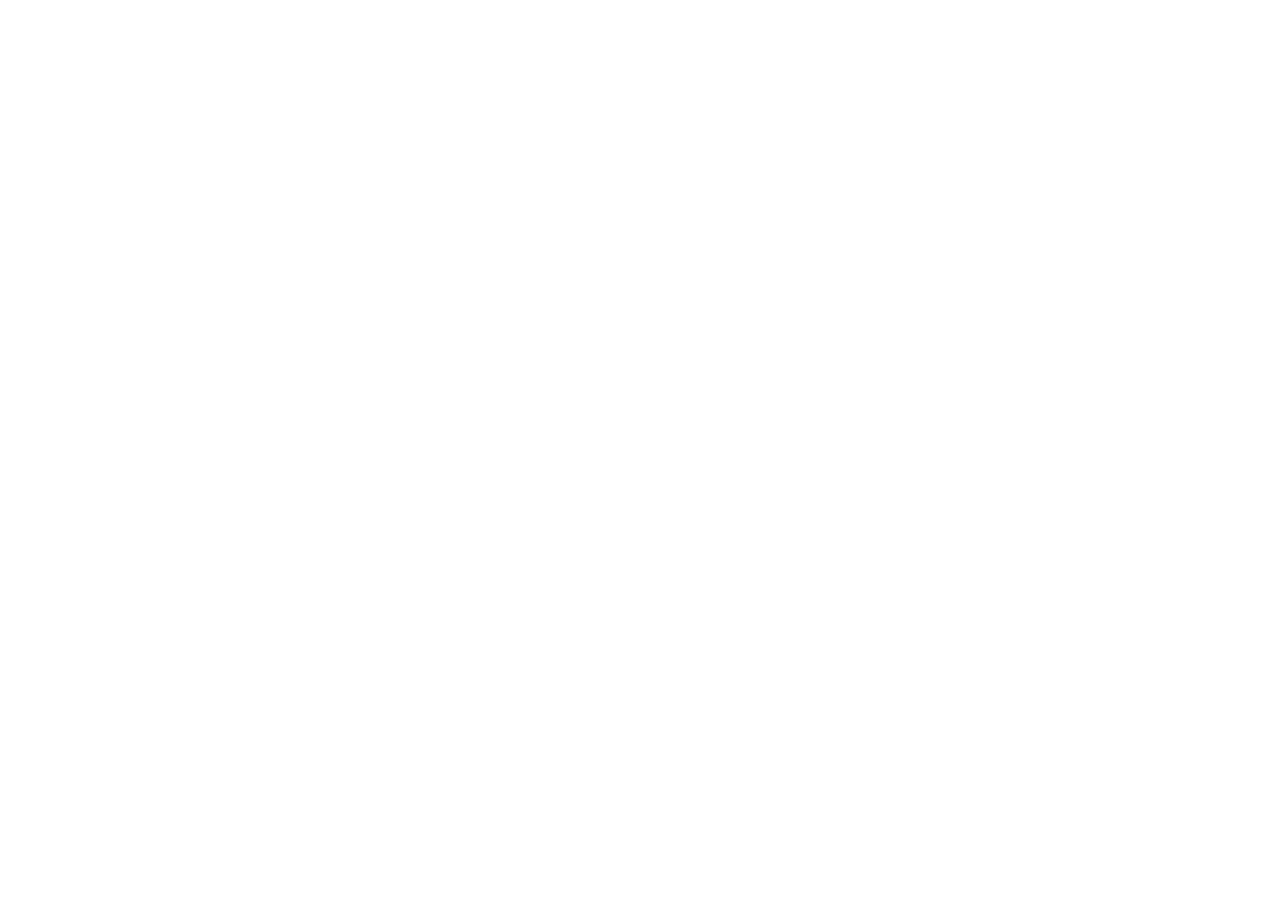
==== index.html @ ec54c43f "初始化素材" ====
<!DOCTYPE html>
<html lang="en">
<head>
    <meta charset="UTF-8">
    <meta http-equiv="X-UA-Compatible" content="IE=edge">
    <meta name="viewport" content="width=device-width, initial-scale=1.0">
    <title>Document</title>
</head>
<body>
    
</body>
</html>
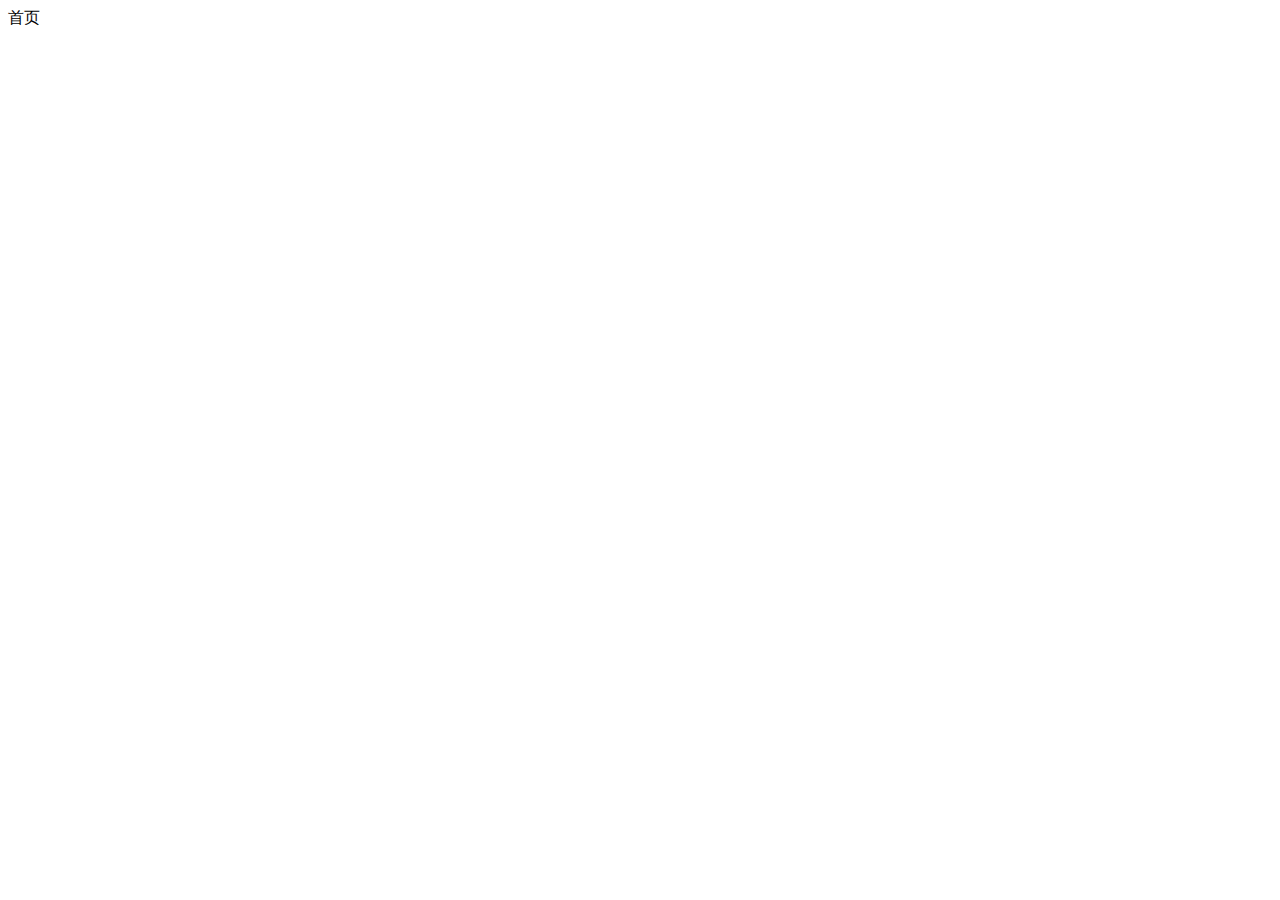
==== commit e1af7e78: "登录和login功能完成" ====
--- a/index.html
+++ b/index.html
@@ -7,6 +7,6 @@
     <title>Document</title>
 </head>
 <body>
-    
+    首页
 </body>
 </html>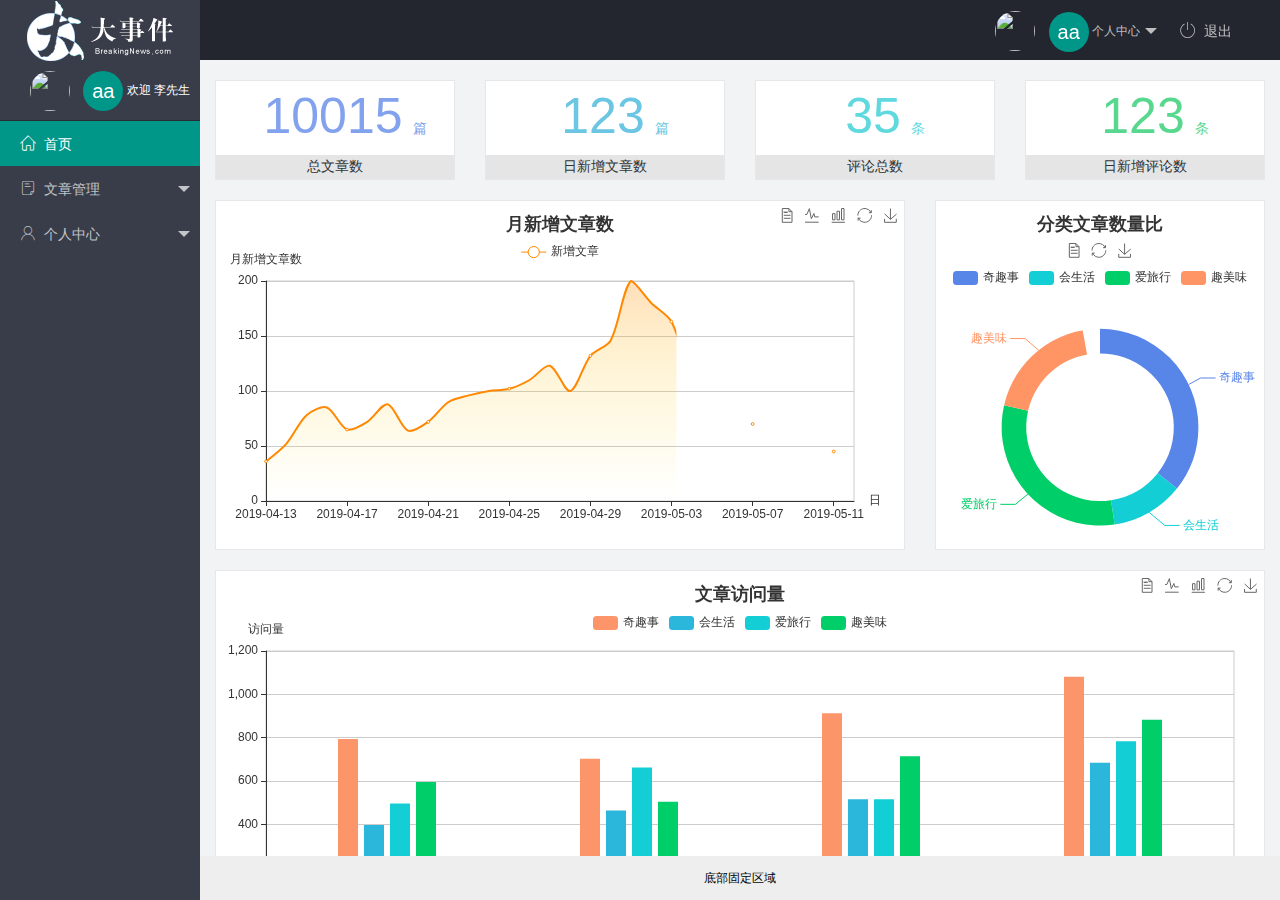
==== commit 576db25a: "完成了注册和登录还有首页的功能" ====
--- a/index.html
+++ b/index.html
@@ -1,12 +1,134 @@
 <!DOCTYPE html>
 <html lang="en">
+
 <head>
     <meta charset="UTF-8">
     <meta http-equiv="X-UA-Compatible" content="IE=edge">
     <meta name="viewport" content="width=device-width, initial-scale=1.0">
     <title>Document</title>
+    <link rel="stylesheet" href="assets/lib/layui/css/layui.css">
+    <!-- 导入第三方样式库 -->
+    <link rel="stylesheet" href="assets/fonts/iconfont.css">
+    <link rel="stylesheet" href="assets/favicon.ico">
+    <!-- 导入自己的css样式 -->
+    <link rel="stylesheet" href="assets/css/index.css">
+
+
 </head>
+
 <body>
-    首页
+    <div class="layui-layout layui-layout-admin">
+        <div class="layui-header">
+            <div class="layui-logo layui-hide-xs layui-bg-black"><img src="/assets/images/logo.png" alt=""></div>
+            <!-- 头部区域（可配合layui 已有的水平导航） -->
+
+            <ul class="layui-nav layui-layout-right">
+                <li class="layui-nav-item layui-hide layui-show-md-inline-block">
+                    <a href="javascript:;" class="userinfo">
+                        <img src="tva1.sinaimg.cn/crop.0.0.118.118.180/5db11ff4gw1e77d3nqrv8j203b03cweg.jpg"
+                            class="layui-nav-img">
+                        <span class="text-avatar">aa</span>
+                        个人中心
+                    </a>
+                    <dl class="layui-nav-child">
+                        <dd><a href="">基本资料</a></dd>
+                        <dd><a href="">更换头像</a></dd>
+                        <dd><a href="">重置密码</a></dd>
+                    </dl>
+                </li>
+                <li class="layui-nav-item" lay-header-event="menuRight" lay-unselect>
+                    <a href="javascript:;" id="btnogout">
+                        <i class="layui-icon "><span class="iconfont icon-tuichu"></span>退出</i>
+                    </a>
+                </li>
+            </ul>
+        </div>
+
+        <div class="layui-side layui-bg-black">
+            <div class="layui-side-scroll">
+                <div class="userinfo">
+                    <img src="http://t.cn/RCzsdCq" class="layui-nav-img">
+                    <span class="text-avatar">aa</span>
+                    <span id="welcome">欢迎 李先生</span>
+                </div>
+                <!-- 左侧导航区域（可配合layui已有的垂直导航） -->
+                <ul class="layui-nav layui-nav-tree " lay-shrink="all">
+                    <li class="layui-nav-item layui-this"><a href="/home/dashboard.html" target="fm"><span
+                                class="iconfont icon-home"></span>首页</a>
+                    </li>
+
+                    <li class="layui-nav-item">
+                        <a class="" href="javascript:;"><span class="iconfont icon-16"></span>文章管理</a>
+                        <dl class="layui-nav-child">
+                            <dd><a href="javascript:;"><i class="layui-icon layui-icon-app"></i>文章类别</a></dd>
+                            <dd><a href="javascript:;"><i class="layui-icon layui-icon-app"></i>文章列表</a></dd>
+                            <dd><a href="javascript:;"><i class="layui-icon layui-icon-app"></i>发布文章</a></dd>
+                        </dl>
+                    </li>
+                    <li class="layui-nav-item">
+                        <a href="javascript:;"><span class="iconfont icon-user"></span>个人中心</a>
+                        <dl class="layui-nav-child">
+                            <dd><a href="javascript:;"><i class="layui-icon layui-icon-app"></i>基本信息</a></dd>
+                            <dd><a href="javascript:;"><i class="layui-icon layui-icon-app"></i>更换头像</a></dd>
+                            <dd><a href="javascript:;"><i class="layui-icon layui-icon-app"></i>重置密码</a></dd>
+                        </dl>
+                    </li>
+                </ul>
+            </div>
+        </div>
+
+        <div class="layui-body">
+            <!-- 内容主体区域 -->
+            <iframe name="fm" src="/home/dashboard.html" frameborder="0"></iframe>
+        </div>
+
+        <div class="layui-footer">
+            <!-- 底部固定区域 -->
+            底部固定区域
+        </div>
+    </div>
+
+    <script src="assets/lib/layui/layui.all.js"></script>
+
+    <!-- 导入 jQuery -->
+    <script src="assets/lib/jquery.js"></script>
+
+
+
+    <!-- <script src="/assets/js/baseAPI.js"></script> -->
+    <script>
+        //JS 
+        layui.use(['element', 'layer', 'util'], function () {
+            var element = layui.element
+                , layer = layui.layer
+                , util = layui.util
+                , $ = layui.$;
+
+            //头部事件
+            util.event('lay-header-event', {
+                //左侧菜单事件
+                menuLeft: function (othis) {
+                    layer.msg('展开左侧菜单的操作', { icon: 0 });
+                }
+                // , menuRight: function () {
+                //     layer.open({
+                //         type: 1
+                //         , content: '<div style="padding: 15px;">处理右侧面板的操作</div>'
+                //         , area: ['260px', '100%']
+                //         , offset: 'rt' //右上角
+                //         , anim: 5
+                //         , shadeClose: true
+                //     });
+                // }
+            });
+
+        });
+    </script>
+    <!-- 导入自己封装的 baseAPI -->
+    <script src="/assets/js/baseAPI.js"></script>
+    <!-- 导入自己的 js 文件 -->
+    <script src="/assets/js/index.js"></script>
+
 </body>
+
 </html>--- a/assets/lib/layui/css/layui.css
+++ b/assets/lib/layui/css/layui.css
@@ -0,0 +1,2 @@
+/** layui-v2.5.5 MIT License By https://www.layui.com */
+ .layui-inline,img{display:inline-block;vertical-align:middle}h1,h2,h3,h4,h5,h6{font-weight:400}.layui-edge,.layui-header,.layui-inline,.layui-main{position:relative}.layui-body,.layui-edge,.layui-elip{overflow:hidden}.layui-btn,.layui-edge,.layui-inline,img{vertical-align:middle}.layui-btn,.layui-disabled,.layui-icon,.layui-unselect{-moz-user-select:none;-webkit-user-select:none;-ms-user-select:none}.layui-elip,.layui-form-checkbox span,.layui-form-pane .layui-form-label{text-overflow:ellipsis;white-space:nowrap}.layui-breadcrumb,.layui-tree-btnGroup{visibility:hidden}blockquote,body,button,dd,div,dl,dt,form,h1,h2,h3,h4,h5,h6,input,li,ol,p,pre,td,textarea,th,ul{margin:0;padding:0;-webkit-tap-highlight-color:rgba(0,0,0,0)}a:active,a:hover{outline:0}img{border:none}li{list-style:none}table{border-collapse:collapse;border-spacing:0}h4,h5,h6{font-size:100%}button,input,optgroup,option,select,textarea{font-family:inherit;font-size:inherit;font-style:inherit;font-weight:inherit;outline:0}pre{white-space:pre-wrap;white-space:-moz-pre-wrap;white-space:-pre-wrap;white-space:-o-pre-wrap;word-wrap:break-word}body{line-height:24px;font:14px Helvetica Neue,Helvetica,PingFang SC,Tahoma,Arial,sans-serif}hr{height:1px;margin:10px 0;border:0;clear:both}a{color:#333;text-decoration:none}a:hover{color:#777}a cite{font-style:normal;*cursor:pointer}.layui-border-box,.layui-border-box *{box-sizing:border-box}.layui-box,.layui-box *{box-sizing:content-box}.layui-clear{clear:both;*zoom:1}.layui-clear:after{content:'\20';clear:both;*zoom:1;display:block;height:0}.layui-inline{*display:inline;*zoom:1}.layui-edge{display:inline-block;width:0;height:0;border-width:6px;border-style:dashed;border-color:transparent}.layui-edge-top{top:-4px;border-bottom-color:#999;border-bottom-style:solid}.layui-edge-right{border-left-color:#999;border-left-style:solid}.layui-edge-bottom{top:2px;border-top-color:#999;border-top-style:solid}.layui-edge-left{border-right-color:#999;border-right-style:solid}.layui-disabled,.layui-disabled:hover{color:#d2d2d2!important;cursor:not-allowed!important}.layui-circle{border-radius:100%}.layui-show{display:block!important}.layui-hide{display:none!important}@font-face{font-family:layui-icon;src:url(../font/iconfont.eot?v=250);src:url(../font/iconfont.eot?v=250#iefix) format('embedded-opentype'),url(../font/iconfont.woff2?v=250) format('woff2'),url(../font/iconfont.woff?v=250) format('woff'),url(../font/iconfont.ttf?v=250) format('truetype'),url(../font/iconfont.svg?v=250#layui-icon) format('svg')}.layui-icon{font-family:layui-icon!important;font-size:16px;font-style:normal;-webkit-font-smoothing:antialiased;-moz-osx-font-smoothing:grayscale}.layui-icon-reply-fill:before{content:"\e611"}.layui-icon-set-fill:before{content:"\e614"}.layui-icon-menu-fill:before{content:"\e60f"}.layui-icon-search:before{content:"\e615"}.layui-icon-share:before{content:"\e641"}.layui-icon-set-sm:before{content:"\e620"}.layui-icon-engine:before{content:"\e628"}.layui-icon-close:before{content:"\1006"}.layui-icon-close-fill:before{content:"\1007"}.layui-icon-chart-screen:before{content:"\e629"}.layui-icon-star:before{content:"\e600"}.layui-icon-circle-dot:before{content:"\e617"}.layui-icon-chat:before{content:"\e606"}.layui-icon-release:before{content:"\e609"}.layui-icon-list:before{content:"\e60a"}.layui-icon-chart:before{content:"\e62c"}.layui-icon-ok-circle:before{content:"\1005"}.layui-icon-layim-theme:before{content:"\e61b"}.layui-icon-table:before{content:"\e62d"}.layui-icon-right:before{content:"\e602"}.layui-icon-left:before{content:"\e603"}.layui-icon-cart-simple:before{content:"\e698"}.layui-icon-face-cry:before{content:"\e69c"}.layui-icon-face-smile:before{content:"\e6af"}.layui-icon-survey:before{content:"\e6b2"}.layui-icon-tree:before{content:"\e62e"}.layui-icon-upload-circle:before{content:"\e62f"}.layui-icon-add-circle:before{content:"\e61f"}.layui-icon-download-circle:before{content:"\e601"}.layui-icon-templeate-1:before{content:"\e630"}.layui-icon-util:before{content:"\e631"}.layui-icon-face-surprised:before{content:"\e664"}.layui-icon-edit:before{content:"\e642"}.layui-icon-speaker:before{content:"\e645"}.layui-icon-down:before{content:"\e61a"}.layui-icon-file:before{content:"\e621"}.layui-icon-layouts:before{content:"\e632"}.layui-icon-rate-half:before{content:"\e6c9"}.layui-icon-add-circle-fine:before{content:"\e608"}.layui-icon-prev-circle:before{content:"\e633"}.layui-icon-read:before{content:"\e705"}.layui-icon-404:before{content:"\e61c"}.layui-icon-carousel:before{content:"\e634"}.layui-icon-help:before{content:"\e607"}.layui-icon-code-circle:before{content:"\e635"}.layui-icon-water:before{content:"\e636"}.layui-icon-username:before{content:"\e66f"}.layui-icon-find-fill:before{content:"\e670"}.layui-icon-about:before{content:"\e60b"}.layui-icon-location:before{content:"\e715"}.layui-icon-up:before{content:"\e619"}.layui-icon-pause:before{content:"\e651"}.layui-icon-date:before{content:"\e637"}.layui-icon-layim-uploadfile:before{content:"\e61d"}.layui-icon-delete:before{content:"\e640"}.layui-icon-play:before{content:"\e652"}.layui-icon-top:before{content:"\e604"}.layui-icon-friends:before{content:"\e612"}.layui-icon-refresh-3:before{content:"\e9aa"}.layui-icon-ok:before{content:"\e605"}.layui-icon-layer:before{content:"\e638"}.layui-icon-face-smile-fine:before{content:"\e60c"}.layui-icon-dollar:before{content:"\e659"}.layui-icon-group:before{content:"\e613"}.layui-icon-layim-download:before{content:"\e61e"}.layui-icon-picture-fine:before{content:"\e60d"}.layui-icon-link:before{content:"\e64c"}.layui-icon-diamond:before{content:"\e735"}.layui-icon-log:before{content:"\e60e"}.layui-icon-rate-solid:before{content:"\e67a"}.layui-icon-fonts-del:before{content:"\e64f"}.layui-icon-unlink:before{content:"\e64d"}.layui-icon-fonts-clear:before{content:"\e639"}.layui-icon-triangle-r:before{content:"\e623"}.layui-icon-circle:before{content:"\e63f"}.layui-icon-radio:before{content:"\e643"}.layui-icon-align-center:before{content:"\e647"}.layui-icon-align-right:before{content:"\e648"}.layui-icon-align-left:before{content:"\e649"}.layui-icon-loading-1:before{content:"\e63e"}.layui-icon-return:before{content:"\e65c"}.layui-icon-fonts-strong:before{content:"\e62b"}.layui-icon-upload:before{content:"\e67c"}.layui-icon-dialogue:before{content:"\e63a"}.layui-icon-video:before{content:"\e6ed"}.layui-icon-headset:before{content:"\e6fc"}.layui-icon-cellphone-fine:before{content:"\e63b"}.layui-icon-add-1:before{content:"\e654"}.layui-icon-face-smile-b:before{content:"\e650"}.layui-icon-fonts-html:before{content:"\e64b"}.layui-icon-form:before{content:"\e63c"}.layui-icon-cart:before{content:"\e657"}.layui-icon-camera-fill:before{content:"\e65d"}.layui-icon-tabs:before{content:"\e62a"}.layui-icon-fonts-code:before{content:"\e64e"}.layui-icon-fire:before{content:"\e756"}.layui-icon-set:before{content:"\e716"}.layui-icon-fonts-u:before{content:"\e646"}.layui-icon-triangle-d:before{content:"\e625"}.layui-icon-tips:before{content:"\e702"}.layui-icon-picture:before{content:"\e64a"}.layui-icon-more-vertical:before{content:"\e671"}.layui-icon-flag:before{content:"\e66c"}.layui-icon-loading:before{content:"\e63d"}.layui-icon-fonts-i:before{content:"\e644"}.layui-icon-refresh-1:before{content:"\e666"}.layui-icon-rmb:before{content:"\e65e"}.layui-icon-home:before{content:"\e68e"}.layui-icon-user:before{content:"\e770"}.layui-icon-notice:before{content:"\e667"}.layui-icon-login-weibo:before{content:"\e675"}.layui-icon-voice:before{content:"\e688"}.layui-icon-upload-drag:before{content:"\e681"}.layui-icon-login-qq:before{content:"\e676"}.layui-icon-snowflake:before{content:"\e6b1"}.layui-icon-file-b:before{content:"\e655"}.layui-icon-template:before{content:"\e663"}.layui-icon-auz:before{content:"\e672"}.layui-icon-console:before{content:"\e665"}.layui-icon-app:before{content:"\e653"}.layui-icon-prev:before{content:"\e65a"}.layui-icon-website:before{content:"\e7ae"}.layui-icon-next:before{content:"\e65b"}.layui-icon-component:before{content:"\e857"}.layui-icon-more:before{content:"\e65f"}.layui-icon-login-wechat:before{content:"\e677"}.layui-icon-shrink-right:before{content:"\e668"}.layui-icon-spread-left:before{content:"\e66b"}.layui-icon-camera:before{content:"\e660"}.layui-icon-note:before{content:"\e66e"}.layui-icon-refresh:before{content:"\e669"}.layui-icon-female:before{content:"\e661"}.layui-icon-male:before{content:"\e662"}.layui-icon-password:before{content:"\e673"}.layui-icon-senior:before{content:"\e674"}.layui-icon-theme:before{content:"\e66a"}.layui-icon-tread:before{content:"\e6c5"}.layui-icon-praise:before{content:"\e6c6"}.layui-icon-star-fill:before{content:"\e658"}.layui-icon-rate:before{content:"\e67b"}.layui-icon-template-1:before{content:"\e656"}.layui-icon-vercode:before{content:"\e679"}.layui-icon-cellphone:before{content:"\e678"}.layui-icon-screen-full:before{content:"\e622"}.layui-icon-screen-restore:before{content:"\e758"}.layui-icon-cols:before{content:"\e610"}.layui-icon-export:before{content:"\e67d"}.layui-icon-print:before{content:"\e66d"}.layui-icon-slider:before{content:"\e714"}.layui-icon-addition:before{content:"\e624"}.layui-icon-subtraction:before{content:"\e67e"}.layui-icon-service:before{content:"\e626"}.layui-icon-transfer:before{content:"\e691"}.layui-main{width:1140px;margin:0 auto}.layui-header{z-index:1000;height:60px}.layui-header a:hover{transition:all .5s;-webkit-transition:all .5s}.layui-side{position:fixed;left:0;top:0;bottom:0;z-index:999;width:200px;overflow-x:hidden}.layui-side-scroll{position:relative;width:220px;height:100%;overflow-x:hidden}.layui-body{position:absolute;left:200px;right:0;top:0;bottom:0;z-index:998;width:auto;overflow-y:auto;box-sizing:border-box}.layui-layout-body{overflow:hidden}.layui-layout-admin .layui-header{background-color:#23262E}.layui-layout-admin .layui-side{top:60px;width:200px;overflow-x:hidden}.layui-layout-admin .layui-body{position:fixed;top:60px;bottom:44px}.layui-layout-admin .layui-main{width:auto;margin:0 15px}.layui-layout-admin .layui-footer{position:fixed;left:200px;right:0;bottom:0;height:44px;line-height:44px;padding:0 15px;background-color:#eee}.layui-layout-admin .layui-logo{position:absolute;left:0;top:0;width:200px;height:100%;line-height:60px;text-align:center;color:#009688;font-size:16px}.layui-layout-admin .layui-header .layui-nav{background:0 0}.layui-layout-left{position:absolute!important;left:200px;top:0}.layui-layout-right{position:absolute!important;right:0;top:0}.layui-container{position:relative;margin:0 auto;padding:0 15px;box-sizing:border-box}.layui-fluid{position:relative;margin:0 auto;padding:0 15px}.layui-row:after,.layui-row:before{content:'';display:block;clear:both}.layui-col-lg1,.layui-col-lg10,.layui-col-lg11,.layui-col-lg12,.layui-col-lg2,.layui-col-lg3,.layui-col-lg4,.layui-col-lg5,.layui-col-lg6,.layui-col-lg7,.layui-col-lg8,.layui-col-lg9,.layui-col-md1,.layui-col-md10,.layui-col-md11,.layui-col-md12,.layui-col-md2,.layui-col-md3,.layui-col-md4,.layui-col-md5,.layui-col-md6,.layui-col-md7,.layui-col-md8,.layui-col-md9,.layui-col-sm1,.layui-col-sm10,.layui-col-sm11,.layui-col-sm12,.layui-col-sm2,.layui-col-sm3,.layui-col-sm4,.layui-col-sm5,.layui-col-sm6,.layui-col-sm7,.layui-col-sm8,.layui-col-sm9,.layui-col-xs1,.layui-col-xs10,.layui-col-xs11,.layui-col-xs12,.layui-col-xs2,.layui-col-xs3,.layui-col-xs4,.layui-col-xs5,.layui-col-xs6,.layui-col-xs7,.layui-col-xs8,.layui-col-xs9{position:relative;display:block;box-sizing:border-box}.layui-col-xs1,.layui-col-xs10,.layui-col-xs11,.layui-col-xs12,.layui-col-xs2,.layui-col-xs3,.layui-col-xs4,.layui-col-xs5,.layui-col-xs6,.layui-col-xs7,.layui-col-xs8,.layui-col-xs9{float:left}.layui-col-xs1{width:8.33333333%}.layui-col-xs2{width:16.66666667%}.layui-col-xs3{width:25%}.layui-col-xs4{width:33.33333333%}.layui-col-xs5{width:41.66666667%}.layui-col-xs6{width:50%}.layui-col-xs7{width:58.33333333%}.layui-col-xs8{width:66.66666667%}.layui-col-xs9{width:75%}.layui-col-xs10{width:83.33333333%}.layui-col-xs11{width:91.66666667%}.layui-col-xs12{width:100%}.layui-col-xs-offset1{margin-left:8.33333333%}.layui-col-xs-offset2{margin-left:16.66666667%}.layui-col-xs-offset3{margin-left:25%}.layui-col-xs-offset4{margin-left:33.33333333%}.layui-col-xs-offset5{margin-left:41.66666667%}.layui-col-xs-offset6{margin-left:50%}.layui-col-xs-offset7{margin-left:58.33333333%}.layui-col-xs-offset8{margin-left:66.66666667%}.layui-col-xs-offset9{margin-left:75%}.layui-col-xs-offset10{margin-left:83.33333333%}.layui-col-xs-offset11{margin-left:91.66666667%}.layui-col-xs-offset12{margin-left:100%}@media screen and (max-width:768px){.layui-hide-xs{display:none!important}.layui-show-xs-block{display:block!important}.layui-show-xs-inline{display:inline!important}.layui-show-xs-inline-block{display:inline-block!important}}@media screen and (min-width:768px){.layui-container{width:750px}.layui-hide-sm{display:none!important}.layui-show-sm-block{display:block!important}.layui-show-sm-inline{display:inline!important}.layui-show-sm-inline-block{display:inline-block!important}.layui-col-sm1,.layui-col-sm10,.layui-col-sm11,.layui-col-sm12,.layui-col-sm2,.layui-col-sm3,.layui-col-sm4,.layui-col-sm5,.layui-col-sm6,.layui-col-sm7,.layui-col-sm8,.layui-col-sm9{float:left}.layui-col-sm1{width:8.33333333%}.layui-col-sm2{width:16.66666667%}.layui-col-sm3{width:25%}.layui-col-sm4{width:33.33333333%}.layui-col-sm5{width:41.66666667%}.layui-col-sm6{width:50%}.layui-col-sm7{width:58.33333333%}.layui-col-sm8{width:66.66666667%}.layui-col-sm9{width:75%}.layui-col-sm10{width:83.33333333%}.layui-col-sm11{width:91.66666667%}.layui-col-sm12{width:100%}.layui-col-sm-offset1{margin-left:8.33333333%}.layui-col-sm-offset2{margin-left:16.66666667%}.layui-col-sm-offset3{margin-left:25%}.layui-col-sm-offset4{margin-left:33.33333333%}.layui-col-sm-offset5{margin-left:41.66666667%}.layui-col-sm-offset6{margin-left:50%}.layui-col-sm-offset7{margin-left:58.33333333%}.layui-col-sm-offset8{margin-left:66.66666667%}.layui-col-sm-offset9{margin-left:75%}.layui-col-sm-offset10{margin-left:83.33333333%}.layui-col-sm-offset11{margin-left:91.66666667%}.layui-col-sm-offset12{margin-left:100%}}@media screen and (min-width:992px){.layui-container{width:970px}.layui-hide-md{display:none!important}.layui-show-md-block{display:block!important}.layui-show-md-inline{display:inline!important}.layui-show-md-inline-block{display:inline-block!important}.layui-col-md1,.layui-col-md10,.layui-col-md11,.layui-col-md12,.layui-col-md2,.layui-col-md3,.layui-col-md4,.layui-col-md5,.layui-col-md6,.layui-col-md7,.layui-col-md8,.layui-col-md9{float:left}.layui-col-md1{width:8.33333333%}.layui-col-md2{width:16.66666667%}.layui-col-md3{width:25%}.layui-col-md4{width:33.33333333%}.layui-col-md5{width:41.66666667%}.layui-col-md6{width:50%}.layui-col-md7{width:58.33333333%}.layui-col-md8{width:66.66666667%}.layui-col-md9{width:75%}.layui-col-md10{width:83.33333333%}.layui-col-md11{width:91.66666667%}.layui-col-md12{width:100%}.layui-col-md-offset1{margin-left:8.33333333%}.layui-col-md-offset2{margin-left:16.66666667%}.layui-col-md-offset3{margin-left:25%}.layui-col-md-offset4{margin-left:33.33333333%}.layui-col-md-offset5{margin-left:41.66666667%}.layui-col-md-offset6{margin-left:50%}.layui-col-md-offset7{margin-left:58.33333333%}.layui-col-md-offset8{margin-left:66.66666667%}.layui-col-md-offset9{margin-left:75%}.layui-col-md-offset10{margin-left:83.33333333%}.layui-col-md-offset11{margin-left:91.66666667%}.layui-col-md-offset12{margin-left:100%}}@media screen and (min-width:1200px){.layui-container{width:1170px}.layui-hide-lg{display:none!important}.layui-show-lg-block{display:block!important}.layui-show-lg-inline{display:inline!important}.layui-show-lg-inline-block{display:inline-block!important}.layui-col-lg1,.layui-col-lg10,.layui-col-lg11,.layui-col-lg12,.layui-col-lg2,.layui-col-lg3,.layui-col-lg4,.layui-col-lg5,.layui-col-lg6,.layui-col-lg7,.layui-col-lg8,.layui-col-lg9{float:left}.layui-col-lg1{width:8.33333333%}.layui-col-lg2{width:16.66666667%}.layui-col-lg3{width:25%}.layui-col-lg4{width:33.33333333%}.layui-col-lg5{width:41.66666667%}.layui-col-lg6{width:50%}.layui-col-lg7{width:58.33333333%}.layui-col-lg8{width:66.66666667%}.layui-col-lg9{width:75%}.layui-col-lg10{width:83.33333333%}.layui-col-lg11{width:91.66666667%}.layui-col-lg12{width:100%}.layui-col-lg-offset1{margin-left:8.33333333%}.layui-col-lg-offset2{margin-left:16.66666667%}.layui-col-lg-offset3{margin-left:25%}.layui-col-lg-offset4{margin-left:33.33333333%}.layui-col-lg-offset5{margin-left:41.66666667%}.layui-col-lg-offset6{margin-left:50%}.layui-col-lg-offset7{margin-left:58.33333333%}.layui-col-lg-offset8{margin-left:66.66666667%}.layui-col-lg-offset9{margin-left:75%}.layui-col-lg-offset10{margin-left:83.33333333%}.layui-col-lg-offset11{margin-left:91.66666667%}.layui-col-lg-offset12{margin-left:100%}}.layui-col-space1{margin:-.5px}.layui-col-space1>*{padding:.5px}.layui-col-space3{margin:-1.5px}.layui-col-space3>*{padding:1.5px}.layui-col-space5{margin:-2.5px}.layui-col-space5>*{padding:2.5px}.layui-col-space8{margin:-3.5px}.layui-col-space8>*{padding:3.5px}.layui-col-space10{margin:-5px}.layui-col-space10>*{padding:5px}.layui-col-space12{margin:-6px}.layui-col-space12>*{padding:6px}.layui-col-space15{margin:-7.5px}.layui-col-space15>*{padding:7.5px}.layui-col-space18{margin:-9px}.layui-col-space18>*{padding:9px}.layui-col-space20{margin:-10px}.layui-col-space20>*{padding:10px}.layui-col-space22{margin:-11px}.layui-col-space22>*{padding:11px}.layui-col-space25{margin:-12.5px}.layui-col-space25>*{padding:12.5px}.layui-col-space30{margin:-15px}.layui-col-space30>*{padding:15px}.layui-btn,.layui-input,.layui-select,.layui-textarea,.layui-upload-button{outline:0;-webkit-appearance:none;transition:all .3s;-webkit-transition:all .3s;box-sizing:border-box}.layui-elem-quote{margin-bottom:10px;padding:15px;line-height:22px;border-left:5px solid #009688;border-radius:0 2px 2px 0;background-color:#f2f2f2}.layui-quote-nm{border-style:solid;border-width:1px 1px 1px 5px;background:0 0}.layui-elem-field{margin-bottom:10px;padding:0;border-width:1px;border-style:solid}.layui-elem-field legend{margin-left:20px;padding:0 10px;font-size:20px;font-weight:300}.layui-field-title{margin:10px 0 20px;border-width:1px 0 0}.layui-field-box{padding:10px 15px}.layui-field-title .layui-field-box{padding:10px 0}.layui-progress{position:relative;height:6px;border-radius:20px;background-color:#e2e2e2}.layui-progress-bar{position:absolute;left:0;top:0;width:0;max-width:100%;height:6px;border-radius:20px;text-align:right;background-color:#5FB878;transition:all .3s;-webkit-transition:all .3s}.layui-progress-big,.layui-progress-big .layui-progress-bar{height:18px;line-height:18px}.layui-progress-text{position:relative;top:-20px;line-height:18px;font-size:12px;color:#666}.layui-progress-big .layui-progress-text{position:static;padding:0 10px;color:#fff}.layui-collapse{border-width:1px;border-style:solid;border-radius:2px}.layui-colla-content,.layui-colla-item{border-top-width:1px;border-top-style:solid}.layui-colla-item:first-child{border-top:none}.layui-colla-title{position:relative;height:42px;line-height:42px;padding:0 15px 0 35px;color:#333;background-color:#f2f2f2;cursor:pointer;font-size:14px;overflow:hidden}.layui-colla-content{display:none;padding:10px 15px;line-height:22px;color:#666}.layui-colla-icon{position:absolute;left:15px;top:0;font-size:14px}.layui-card{margin-bottom:15px;border-radius:2px;background-color:#fff;box-shadow:0 1px 2px 0 rgba(0,0,0,.05)}.layui-card:last-child{margin-bottom:0}.layui-card-header{position:relative;height:42px;line-height:42px;padding:0 15px;border-bottom:1px solid #f6f6f6;color:#333;border-radius:2px 2px 0 0;font-size:14px}.layui-bg-black,.layui-bg-blue,.layui-bg-cyan,.layui-bg-green,.layui-bg-orange,.layui-bg-red{color:#fff!important}.layui-card-body{position:relative;padding:10px 15px;line-height:24px}.layui-card-body[pad15]{padding:15px}.layui-card-body[pad20]{padding:20px}.layui-card-body .layui-table{margin:5px 0}.layui-card .layui-tab{margin:0}.layui-panel-window{position:relative;padding:15px;border-radius:0;border-top:5px solid #E6E6E6;background-color:#fff}.layui-auxiliar-moving{position:fixed;left:0;right:0;top:0;bottom:0;width:100%;height:100%;background:0 0;z-index:9999999999}.layui-form-label,.layui-form-mid,.layui-form-select,.layui-input-block,.layui-input-inline,.layui-textarea{position:relative}.layui-bg-red{background-color:#FF5722!important}.layui-bg-orange{background-color:#FFB800!important}.layui-bg-green{background-color:#009688!important}.layui-bg-cyan{background-color:#2F4056!important}.layui-bg-blue{background-color:#1E9FFF!important}.layui-bg-black{background-color:#393D49!important}.layui-bg-gray{background-color:#eee!important;color:#666!important}.layui-badge-rim,.layui-colla-content,.layui-colla-item,.layui-collapse,.layui-elem-field,.layui-form-pane .layui-form-item[pane],.layui-form-pane .layui-form-label,.layui-input,.layui-layedit,.layui-layedit-tool,.layui-quote-nm,.layui-select,.layui-tab-bar,.layui-tab-card,.layui-tab-title,.layui-tab-title .layui-this:after,.layui-textarea{border-color:#e6e6e6}.layui-timeline-item:before,hr{background-color:#e6e6e6}.layui-text{line-height:22px;font-size:14px;color:#666}.layui-text h1,.layui-text h2,.layui-text h3{font-weight:500;color:#333}.layui-text h1{font-size:30px}.layui-text h2{font-size:24px}.layui-text h3{font-size:18px}.layui-text a:not(.layui-btn){color:#01AAED}.layui-text a:not(.layui-btn):hover{text-decoration:underline}.layui-text ul{padding:5px 0 5px 15px}.layui-text ul li{margin-top:5px;list-style-type:disc}.layui-text em,.layui-word-aux{color:#999!important;padding:0 5px!important}.layui-btn{display:inline-block;height:38px;line-height:38px;padding:0 18px;background-color:#009688;color:#fff;white-space:nowrap;text-align:center;font-size:14px;border:none;border-radius:2px;cursor:pointer}.layui-btn:hover{opacity:.8;filter:alpha(opacity=80);color:#fff}.layui-btn:active{opacity:1;filter:alpha(opacity=100)}.layui-btn+.layui-btn{margin-left:10px}.layui-btn-container{font-size:0}.layui-btn-container .layui-btn{margin-right:10px;margin-bottom:10px}.layui-btn-container .layui-btn+.layui-btn{margin-left:0}.layui-table .layui-btn-container .layui-btn{margin-bottom:9px}.layui-btn-radius{border-radius:100px}.layui-btn .layui-icon{margin-right:3px;font-size:18px;vertical-align:bottom;vertical-align:middle\9}.layui-btn-primary{border:1px solid #C9C9C9;background-color:#fff;color:#555}.layui-btn-primary:hover{border-color:#009688;color:#333}.layui-btn-normal{background-color:#1E9FFF}.layui-btn-warm{background-color:#FFB800}.layui-btn-danger{background-color:#FF5722}.layui-btn-checked{background-color:#5FB878}.layui-btn-disabled,.layui-btn-disabled:active,.layui-btn-disabled:hover{border:1px solid #e6e6e6;background-color:#FBFBFB;color:#C9C9C9;cursor:not-allowed;opacity:1}.layui-btn-lg{height:44px;line-height:44px;padding:0 25px;font-size:16px}.layui-btn-sm{height:30px;line-height:30px;padding:0 10px;font-size:12px}.layui-btn-sm i{font-size:16px!important}.layui-btn-xs{height:22px;line-height:22px;padding:0 5px;font-size:12px}.layui-btn-xs i{font-size:14px!important}.layui-btn-group{display:inline-block;vertical-align:middle;font-size:0}.layui-btn-group .layui-btn{margin-left:0!important;margin-right:0!important;border-left:1px solid rgba(255,255,255,.5);border-radius:0}.layui-btn-group .layui-btn-primary{border-left:none}.layui-btn-group .layui-btn-primary:hover{border-color:#C9C9C9;color:#009688}.layui-btn-group .layui-btn:first-child{border-left:none;border-radius:2px 0 0 2px}.layui-btn-group .layui-btn-primary:first-child{border-left:1px solid #c9c9c9}.layui-btn-group .layui-btn:last-child{border-radius:0 2px 2px 0}.layui-btn-group .layui-btn+.layui-btn{margin-left:0}.layui-btn-group+.layui-btn-group{margin-left:10px}.layui-btn-fluid{width:100%}.layui-input,.layui-select,.layui-textarea{height:38px;line-height:1.3;line-height:38px\9;border-width:1px;border-style:solid;background-color:#fff;border-radius:2px}.layui-input::-webkit-input-placeholder,.layui-select::-webkit-input-placeholder,.layui-textarea::-webkit-input-placeholder{line-height:1.3}.layui-input,.layui-textarea{display:block;width:100%;padding-left:10px}.layui-input:hover,.layui-textarea:hover{border-color:#D2D2D2!important}.layui-input:focus,.layui-textarea:focus{border-color:#C9C9C9!important}.layui-textarea{min-height:100px;height:auto;line-height:20px;padding:6px 10px;resize:vertical}.layui-select{padding:0 10px}.layui-form input[type=checkbox],.layui-form input[type=radio],.layui-form select{display:none}.layui-form [lay-ignore]{display:initial}.layui-form-item{margin-bottom:15px;clear:both;*zoom:1}.layui-form-item:after{content:'\20';clear:both;*zoom:1;display:block;height:0}.layui-form-label{float:left;display:block;padding:9px 15px;width:80px;font-weight:400;line-height:20px;text-align:right}.layui-form-label-col{display:block;float:none;padding:9px 0;line-height:20px;text-align:left}.layui-form-item .layui-inline{margin-bottom:5px;margin-right:10px}.layui-input-block{margin-left:110px;min-height:36px}.layui-input-inline{display:inline-block;vertical-align:middle}.layui-form-item .layui-input-inline{float:left;width:190px;margin-right:10px}.layui-form-text .layui-input-inline{width:auto}.layui-form-mid{float:left;display:block;padding:9px 0!important;line-height:20px;margin-right:10px}.layui-form-danger+.layui-form-select .layui-input,.layui-form-danger:focus{border-color:#FF5722!important}.layui-form-select .layui-input{padding-right:30px;cursor:pointer}.layui-form-select .layui-edge{position:absolute;right:10px;top:50%;margin-top:-3px;cursor:pointer;border-width:6px;border-top-color:#c2c2c2;border-top-style:solid;transition:all .3s;-webkit-transition:all .3s}.layui-form-select dl{display:none;position:absolute;left:0;top:42px;padding:5px 0;z-index:899;min-width:100%;border:1px solid #d2d2d2;max-height:300px;overflow-y:auto;background-color:#fff;border-radius:2px;box-shadow:0 2px 4px rgba(0,0,0,.12);box-sizing:border-box}.layui-form-select dl dd,.layui-form-select dl dt{padding:0 10px;line-height:36px;white-space:nowrap;overflow:hidden;text-overflow:ellipsis}.layui-form-select dl dt{font-size:12px;color:#999}.layui-form-select dl dd{cursor:pointer}.layui-form-select dl dd:hover{background-color:#f2f2f2;-webkit-transition:.5s all;transition:.5s all}.layui-form-select .layui-select-group dd{padding-left:20px}.layui-form-select dl dd.layui-select-tips{padding-left:10px!important;color:#999}.layui-form-select dl dd.layui-this{background-color:#5FB878;color:#fff}.layui-form-checkbox,.layui-form-select dl dd.layui-disabled{background-color:#fff}.layui-form-selected dl{display:block}.layui-form-checkbox,.layui-form-checkbox *,.layui-form-switch{display:inline-block;vertical-align:middle}.layui-form-selected .layui-edge{margin-top:-9px;-webkit-transform:rotate(180deg);transform:rotate(180deg);margin-top:-3px\9}:root .layui-form-selected .layui-edge{margin-top:-9px\0/IE9}.layui-form-selectup dl{top:auto;bottom:42px}.layui-select-none{margin:5px 0;text-align:center;color:#999}.layui-select-disabled .layui-disabled{border-color:#eee!important}.layui-select-disabled .layui-edge{border-top-color:#d2d2d2}.layui-form-checkbox{position:relative;height:30px;line-height:30px;margin-right:10px;padding-right:30px;cursor:pointer;font-size:0;-webkit-transition:.1s linear;transition:.1s linear;box-sizing:border-box}.layui-form-checkbox span{padding:0 10px;height:100%;font-size:14px;border-radius:2px 0 0 2px;background-color:#d2d2d2;color:#fff;overflow:hidden}.layui-form-checkbox:hover span{background-color:#c2c2c2}.layui-form-checkbox i{position:absolute;right:0;top:0;width:30px;height:28px;border:1px solid #d2d2d2;border-left:none;border-radius:0 2px 2px 0;color:#fff;font-size:20px;text-align:center}.layui-form-checkbox:hover i{border-color:#c2c2c2;color:#c2c2c2}.layui-form-checked,.layui-form-checked:hover{border-color:#5FB878}.layui-form-checked span,.layui-form-checked:hover span{background-color:#5FB878}.layui-form-checked i,.layui-form-checked:hover i{color:#5FB878}.layui-form-item .layui-form-checkbox{margin-top:4px}.layui-form-checkbox[lay-skin=primary]{height:auto!important;line-height:normal!important;min-width:18px;min-height:18px;border:none!important;margin-right:0;padding-left:28px;padding-right:0;background:0 0}.layui-form-checkbox[lay-skin=primary] span{padding-left:0;padding-right:15px;line-height:18px;background:0 0;color:#666}.layui-form-checkbox[lay-skin=primary] i{right:auto;left:0;width:16px;height:16px;line-height:16px;border:1px solid #d2d2d2;font-size:12px;border-radius:2px;background-color:#fff;-webkit-transition:.1s linear;transition:.1s linear}.layui-form-checkbox[lay-skin=primary]:hover i{border-color:#5FB878;color:#fff}.layui-form-checked[lay-skin=primary] i{border-color:#5FB878!important;background-color:#5FB878;color:#fff}.layui-checkbox-disbaled[lay-skin=primary] span{background:0 0!important;color:#c2c2c2}.layui-checkbox-disbaled[lay-skin=primary]:hover i{border-color:#d2d2d2}.layui-form-item .layui-form-checkbox[lay-skin=primary]{margin-top:10px}.layui-form-switch{position:relative;height:22px;line-height:22px;min-width:35px;padding:0 5px;margin-top:8px;border:1px solid #d2d2d2;border-radius:20px;cursor:pointer;background-color:#fff;-webkit-transition:.1s linear;transition:.1s linear}.layui-form-switch i{position:absolute;left:5px;top:3px;width:16px;height:16px;border-radius:20px;background-color:#d2d2d2;-webkit-transition:.1s linear;transition:.1s linear}.layui-form-switch em{position:relative;top:0;width:25px;margin-left:21px;padding:0!important;text-align:center!important;color:#999!important;font-style:normal!important;font-size:12px}.layui-form-onswitch{border-color:#5FB878;background-color:#5FB878}.layui-checkbox-disbaled,.layui-checkbox-disbaled i{border-color:#e2e2e2!important}.layui-form-onswitch i{left:100%;margin-left:-21px;background-color:#fff}.layui-form-onswitch em{margin-left:5px;margin-right:21px;color:#fff!important}.layui-checkbox-disbaled span{background-color:#e2e2e2!important}.layui-checkbox-disbaled:hover i{color:#fff!important}[lay-radio]{display:none}.layui-form-radio,.layui-form-radio *{display:inline-block;vertical-align:middle}.layui-form-radio{line-height:28px;margin:6px 10px 0 0;padding-right:10px;cursor:pointer;font-size:0}.layui-form-radio *{font-size:14px}.layui-form-radio>i{margin-right:8px;font-size:22px;color:#c2c2c2}.layui-form-radio>i:hover,.layui-form-radioed>i{color:#5FB878}.layui-radio-disbaled>i{color:#e2e2e2!important}.layui-form-pane .layui-form-label{width:110px;padding:8px 15px;height:38px;line-height:20px;border-width:1px;border-style:solid;border-radius:2px 0 0 2px;text-align:center;background-color:#FBFBFB;overflow:hidden;box-sizing:border-box}.layui-form-pane .layui-input-inline{margin-left:-1px}.layui-form-pane .layui-input-block{margin-left:110px;left:-1px}.layui-form-pane .layui-input{border-radius:0 2px 2px 0}.layui-form-pane .layui-form-text .layui-form-label{float:none;width:100%;border-radius:2px;box-sizing:border-box;text-align:left}.layui-form-pane .layui-form-text .layui-input-inline{display:block;margin:0;top:-1px;clear:both}.layui-form-pane .layui-form-text .layui-input-block{margin:0;left:0;top:-1px}.layui-form-pane .layui-form-text .layui-textarea{min-height:100px;border-radius:0 0 2px 2px}.layui-form-pane .layui-form-checkbox{margin:4px 0 4px 10px}.layui-form-pane .layui-form-radio,.layui-form-pane .layui-form-switch{margin-top:6px;margin-left:10px}.layui-form-pane .layui-form-item[pane]{position:relative;border-width:1px;border-style:solid}.layui-form-pane .layui-form-item[pane] .layui-form-label{position:absolute;left:0;top:0;height:100%;border-width:0 1px 0 0}.layui-form-pane .layui-form-item[pane] .layui-input-inline{margin-left:110px}@media screen and (max-width:450px){.layui-form-item .layui-form-label{text-overflow:ellipsis;overflow:hidden;white-space:nowrap}.layui-form-item .layui-inline{display:block;margin-right:0;margin-bottom:20px;clear:both}.layui-form-item .layui-inline:after{content:'\20';clear:both;display:block;height:0}.layui-form-item .layui-input-inline{display:block;float:none;left:-3px;width:auto;margin:0 0 10px 112px}.layui-form-item .layui-input-inline+.layui-form-mid{margin-left:110px;top:-5px;padding:0}.layui-form-item .layui-form-checkbox{margin-right:5px;margin-bottom:5px}}.layui-layedit{border-width:1px;border-style:solid;border-radius:2px}.layui-layedit-tool{padding:3px 5px;border-bottom-width:1px;border-bottom-style:solid;font-size:0}.layedit-tool-fixed{position:fixed;top:0;border-top:1px solid #e2e2e2}.layui-layedit-tool .layedit-tool-mid,.layui-layedit-tool .layui-icon{display:inline-block;vertical-align:middle;text-align:center;font-size:14px}.layui-layedit-tool .layui-icon{position:relative;width:32px;height:30px;line-height:30px;margin:3px 5px;color:#777;cursor:pointer;border-radius:2px}.layui-layedit-tool .layui-icon:hover{color:#393D49}.layui-layedit-tool .layui-icon:active{color:#000}.layui-layedit-tool .layedit-tool-active{background-color:#e2e2e2;color:#000}.layui-layedit-tool .layui-disabled,.layui-layedit-tool .layui-disabled:hover{color:#d2d2d2;cursor:not-allowed}.layui-layedit-tool .layedit-tool-mid{width:1px;height:18px;margin:0 10px;background-color:#d2d2d2}.layedit-tool-html{width:50px!important;font-size:30px!important}.layedit-tool-b,.layedit-tool-code,.layedit-tool-help{font-size:16px!important}.layedit-tool-d,.layedit-tool-face,.layedit-tool-image,.layedit-tool-unlink{font-size:18px!important}.layedit-tool-image input{position:absolute;font-size:0;left:0;top:0;width:100%;height:100%;opacity:.01;filter:Alpha(opacity=1);cursor:pointer}.layui-layedit-iframe iframe{display:block;width:100%}#LAY_layedit_code{overflow:hidden}.layui-laypage{display:inline-block;*display:inline;*zoom:1;vertical-align:middle;margin:10px 0;font-size:0}.layui-laypage>a:first-child,.layui-laypage>a:first-child em{border-radius:2px 0 0 2px}.layui-laypage>a:last-child,.layui-laypage>a:last-child em{border-radius:0 2px 2px 0}.layui-laypage>:first-child{margin-left:0!important}.layui-laypage>:last-child{margin-right:0!important}.layui-laypage a,.layui-laypage button,.layui-laypage input,.layui-laypage select,.layui-laypage span{border:1px solid #e2e2e2}.layui-laypage a,.layui-laypage span{display:inline-block;*display:inline;*zoom:1;vertical-align:middle;padding:0 15px;height:28px;line-height:28px;margin:0 -1px 5px 0;background-color:#fff;color:#333;font-size:12px}.layui-flow-more a *,.layui-laypage input,.layui-table-view select[lay-ignore]{display:inline-block}.layui-laypage a:hover{color:#009688}.layui-laypage em{font-style:normal}.layui-laypage .layui-laypage-spr{color:#999;font-weight:700}.layui-laypage a{text-decoration:none}.layui-laypage .layui-laypage-curr{position:relative}.layui-laypage .layui-laypage-curr em{position:relative;color:#fff}.layui-laypage .layui-laypage-curr .layui-laypage-em{position:absolute;left:-1px;top:-1px;padding:1px;width:100%;height:100%;background-color:#009688}.layui-laypage-em{border-radius:2px}.layui-laypage-next em,.layui-laypage-prev em{font-family:Sim sun;font-size:16px}.layui-laypage .layui-laypage-count,.layui-laypage .layui-laypage-limits,.layui-laypage .layui-laypage-refresh,.layui-laypage .layui-laypage-skip{margin-left:10px;margin-right:10px;padding:0;border:none}.layui-laypage .layui-laypage-limits,.layui-laypage .layui-laypage-refresh{vertical-align:top}.layui-laypage .layui-laypage-refresh i{font-size:18px;cursor:pointer}.layui-laypage select{height:22px;padding:3px;border-radius:2px;cursor:pointer}.layui-laypage .layui-laypage-skip{height:30px;line-height:30px;color:#999}.layui-laypage button,.layui-laypage input{height:30px;line-height:30px;border-radius:2px;vertical-align:top;background-color:#fff;box-sizing:border-box}.layui-laypage input{width:40px;margin:0 10px;padding:0 3px;text-align:center}.layui-laypage input:focus,.layui-laypage select:focus{border-color:#009688!important}.layui-laypage button{margin-left:10px;padding:0 10px;cursor:pointer}.layui-table,.layui-table-view{margin:10px 0}.layui-flow-more{margin:10px 0;text-align:center;color:#999;font-size:14px}.layui-flow-more a{height:32px;line-height:32px}.layui-flow-more a *{vertical-align:top}.layui-flow-more a cite{padding:0 20px;border-radius:3px;background-color:#eee;color:#333;font-style:normal}.layui-flow-more a cite:hover{opacity:.8}.layui-flow-more a i{font-size:30px;color:#737383}.layui-table{width:100%;background-color:#fff;color:#666}.layui-table tr{transition:all .3s;-webkit-transition:all .3s}.layui-table th{text-align:left;font-weight:400}.layui-table tbody tr:hover,.layui-table thead tr,.layui-table-click,.layui-table-header,.layui-table-hover,.layui-table-mend,.layui-table-patch,.layui-table-tool,.layui-table-total,.layui-table-total tr,.layui-table[lay-even] tr:nth-child(even){background-color:#f2f2f2}.layui-table td,.layui-table th,.layui-table-col-set,.layui-table-fixed-r,.layui-table-grid-down,.layui-table-header,.layui-table-page,.layui-table-tips-main,.layui-table-tool,.layui-table-total,.layui-table-view,.layui-table[lay-skin=line],.layui-table[lay-skin=row]{border-width:1px;border-style:solid;border-color:#e6e6e6}.layui-table td,.layui-table th{position:relative;padding:9px 15px;min-height:20px;line-height:20px;font-size:14px}.layui-table[lay-skin=line] td,.layui-table[lay-skin=line] th{border-width:0 0 1px}.layui-table[lay-skin=row] td,.layui-table[lay-skin=row] th{border-width:0 1px 0 0}.layui-table[lay-skin=nob] td,.layui-table[lay-skin=nob] th{border:none}.layui-table img{max-width:100px}.layui-table[lay-size=lg] td,.layui-table[lay-size=lg] th{padding:15px 30px}.layui-table-view .layui-table[lay-size=lg] .layui-table-cell{height:40px;line-height:40px}.layui-table[lay-size=sm] td,.layui-table[lay-size=sm] th{font-size:12px;padding:5px 10px}.layui-table-view .layui-table[lay-size=sm] .layui-table-cell{height:20px;line-height:20px}.layui-table[lay-data]{display:none}.layui-table-box{position:relative;overflow:hidden}.layui-table-view .layui-table{position:relative;width:auto;margin:0}.layui-table-view .layui-table[lay-skin=line]{border-width:0 1px 0 0}.layui-table-view .layui-table[lay-skin=row]{border-width:0 0 1px}.layui-table-view .layui-table td,.layui-table-view .layui-table th{padding:5px 0;border-top:none;border-left:none}.layui-table-view .layui-table th.layui-unselect .layui-table-cell span{cursor:pointer}.layui-table-view .layui-table td{cursor:default}.layui-table-view .layui-table td[data-edit=text]{cursor:text}.layui-table-view .layui-form-checkbox[lay-skin=primary] i{width:18px;height:18px}.layui-table-view .layui-form-radio{line-height:0;padding:0}.layui-table-view .layui-form-radio>i{margin:0;font-size:20px}.layui-table-init{position:absolute;left:0;top:0;width:100%;height:100%;text-align:center;z-index:110}.layui-table-init .layui-icon{position:absolute;left:50%;top:50%;margin:-15px 0 0 -15px;font-size:30px;color:#c2c2c2}.layui-table-header{border-width:0 0 1px;overflow:hidden}.layui-table-header .layui-table{margin-bottom:-1px}.layui-table-tool .layui-inline[lay-event]{position:relative;width:26px;height:26px;padding:5px;line-height:16px;margin-right:10px;text-align:center;color:#333;border:1px solid #ccc;cursor:pointer;-webkit-transition:.5s all;transition:.5s all}.layui-table-tool .layui-inline[lay-event]:hover{border:1px solid #999}.layui-table-tool-temp{padding-right:120px}.layui-table-tool-self{position:absolute;right:17px;top:10px}.layui-table-tool .layui-table-tool-self .layui-inline[lay-event]{margin:0 0 0 10px}.layui-table-tool-panel{position:absolute;top:29px;left:-1px;padding:5px 0;min-width:150px;min-height:40px;border:1px solid #d2d2d2;text-align:left;overflow-y:auto;background-color:#fff;box-shadow:0 2px 4px rgba(0,0,0,.12)}.layui-table-cell,.layui-table-tool-panel li{overflow:hidden;text-overflow:ellipsis;white-space:nowrap}.layui-table-tool-panel li{padding:0 10px;line-height:30px;-webkit-transition:.5s all;transition:.5s all}.layui-table-tool-panel li .layui-form-checkbox[lay-skin=primary]{width:100%;padding-left:28px}.layui-table-tool-panel li:hover{background-color:#f2f2f2}.layui-table-tool-panel li .layui-form-checkbox[lay-skin=primary] i{position:absolute;left:0;top:0}.layui-table-tool-panel li .layui-form-checkbox[lay-skin=primary] span{padding:0}.layui-table-tool .layui-table-tool-self .layui-table-tool-panel{left:auto;right:-1px}.layui-table-col-set{position:absolute;right:0;top:0;width:20px;height:100%;border-width:0 0 0 1px;background-color:#fff}.layui-table-sort{width:10px;height:20px;margin-left:5px;cursor:pointer!important}.layui-table-sort .layui-edge{position:absolute;left:5px;border-width:5px}.layui-table-sort .layui-table-sort-asc{top:3px;border-top:none;border-bottom-style:solid;border-bottom-color:#b2b2b2}.layui-table-sort .layui-table-sort-asc:hover{border-bottom-color:#666}.layui-table-sort .layui-table-sort-desc{bottom:5px;border-bottom:none;border-top-style:solid;border-top-color:#b2b2b2}.layui-table-sort .layui-table-sort-desc:hover{border-top-color:#666}.layui-table-sort[lay-sort=asc] .layui-table-sort-asc{border-bottom-color:#000}.layui-table-sort[lay-sort=desc] .layui-table-sort-desc{border-top-color:#000}.layui-table-cell{height:28px;line-height:28px;padding:0 15px;position:relative;box-sizing:border-box}.layui-table-cell .layui-form-checkbox[lay-skin=primary]{top:-1px;padding:0}.layui-table-cell .layui-table-link{color:#01AAED}.laytable-cell-checkbox,.laytable-cell-numbers,.laytable-cell-radio,.laytable-cell-space{padding:0;text-align:center}.layui-table-body{position:relative;overflow:auto;margin-right:-1px;margin-bottom:-1px}.layui-table-body .layui-none{line-height:26px;padding:15px;text-align:center;color:#999}.layui-table-fixed{position:absolute;left:0;top:0;z-index:101}.layui-table-fixed .layui-table-body{overflow:hidden}.layui-table-fixed-l{box-shadow:0 -1px 8px rgba(0,0,0,.08)}.layui-table-fixed-r{left:auto;right:-1px;border-width:0 0 0 1px;box-shadow:-1px 0 8px rgba(0,0,0,.08)}.layui-table-fixed-r .layui-table-header{position:relative;overflow:visible}.layui-table-mend{position:absolute;right:-49px;top:0;height:100%;width:50px}.layui-table-tool{position:relative;z-index:890;width:100%;min-height:50px;line-height:30px;padding:10px 15px;border-width:0 0 1px}.layui-table-tool .layui-btn-container{margin-bottom:-10px}.layui-table-page,.layui-table-total{border-width:1px 0 0;margin-bottom:-1px;overflow:hidden}.layui-table-page{position:relative;width:100%;padding:7px 7px 0;height:41px;font-size:12px;white-space:nowrap}.layui-table-page>div{height:26px}.layui-table-page .layui-laypage{margin:0}.layui-table-page .layui-laypage a,.layui-table-page .layui-laypage span{height:26px;line-height:26px;margin-bottom:10px;border:none;background:0 0}.layui-table-page .layui-laypage a,.layui-table-page .layui-laypage span.layui-laypage-curr{padding:0 12px}.layui-table-page .layui-laypage span{margin-left:0;padding:0}.layui-table-page .layui-laypage .layui-laypage-prev{margin-left:-7px!important}.layui-table-page .layui-laypage .layui-laypage-curr .layui-laypage-em{left:0;top:0;padding:0}.layui-table-page .layui-laypage button,.layui-table-page .layui-laypage input{height:26px;line-height:26px}.layui-table-page .layui-laypage input{width:40px}.layui-table-page .layui-laypage button{padding:0 10px}.layui-table-page select{height:18px}.layui-table-patch .layui-table-cell{padding:0;width:30px}.layui-table-edit{position:absolute;left:0;top:0;width:100%;height:100%;padding:0 14px 1px;border-radius:0;box-shadow:1px 1px 20px rgba(0,0,0,.15)}.layui-table-edit:focus{border-color:#5FB878!important}select.layui-table-edit{padding:0 0 0 10px;border-color:#C9C9C9}.layui-table-view .layui-form-checkbox,.layui-table-view .layui-form-radio,.layui-table-view .layui-form-switch{top:0;margin:0;box-sizing:content-box}.layui-table-view .layui-form-checkbox{top:-1px;height:26px;line-height:26px}.layui-table-view .layui-form-checkbox i{height:26px}.layui-table-grid .layui-table-cell{overflow:visible}.layui-table-grid-down{position:absolute;top:0;right:0;width:26px;height:100%;padding:5px 0;border-width:0 0 0 1px;text-align:center;background-color:#fff;color:#999;cursor:pointer}.layui-table-grid-down .layui-icon{position:absolute;top:50%;left:50%;margin:-8px 0 0 -8px}.layui-table-grid-down:hover{background-color:#fbfbfb}body .layui-table-tips .layui-layer-content{background:0 0;padding:0;box-shadow:0 1px 6px rgba(0,0,0,.12)}.layui-table-tips-main{margin:-44px 0 0 -1px;max-height:150px;padding:8px 15px;font-size:14px;overflow-y:scroll;background-color:#fff;color:#666}.layui-table-tips-c{position:absolute;right:-3px;top:-13px;width:20px;height:20px;padding:3px;cursor:pointer;background-color:#666;border-radius:50%;color:#fff}.layui-table-tips-c:hover{background-color:#777}.layui-table-tips-c:before{position:relative;right:-2px}.layui-upload-file{display:none!important;opacity:.01;filter:Alpha(opacity=1)}.layui-upload-drag,.layui-upload-form,.layui-upload-wrap{display:inline-block}.layui-upload-list{margin:10px 0}.layui-upload-choose{padding:0 10px;color:#999}.layui-upload-drag{position:relative;padding:30px;border:1px dashed #e2e2e2;background-color:#fff;text-align:center;cursor:pointer;color:#999}.layui-upload-drag .layui-icon{font-size:50px;color:#009688}.layui-upload-drag[lay-over]{border-color:#009688}.layui-upload-iframe{position:absolute;width:0;height:0;border:0;visibility:hidden}.layui-upload-wrap{position:relative;vertical-align:middle}.layui-upload-wrap .layui-upload-file{display:block!important;position:absolute;left:0;top:0;z-index:10;font-size:100px;width:100%;height:100%;opacity:.01;filter:Alpha(opacity=1);cursor:pointer}.layui-transfer-active,.layui-transfer-box{display:inline-block;vertical-align:middle}.layui-transfer-box,.layui-transfer-header,.layui-transfer-search{border-width:0;border-style:solid;border-color:#e6e6e6}.layui-transfer-box{position:relative;border-width:1px;width:200px;height:360px;border-radius:2px;background-color:#fff}.layui-transfer-box .layui-form-checkbox{width:100%;margin:0!important}.layui-transfer-header{height:38px;line-height:38px;padding:0 10px;border-bottom-width:1px}.layui-transfer-search{position:relative;padding:10px;border-bottom-width:1px}.layui-transfer-search .layui-input{height:32px;padding-left:30px;font-size:12px}.layui-transfer-search .layui-icon-search{position:absolute;left:20px;top:50%;margin-top:-8px;color:#666}.layui-transfer-active{margin:0 15px}.layui-transfer-active .layui-btn{display:block;margin:0;padding:0 15px;background-color:#5FB878;border-color:#5FB878;color:#fff}.layui-transfer-active .layui-btn-disabled{background-color:#FBFBFB;border-color:#e6e6e6;color:#C9C9C9}.layui-transfer-active .layui-btn:first-child{margin-bottom:15px}.layui-transfer-active .layui-btn .layui-icon{margin:0;font-size:14px!important}.layui-transfer-data{padding:5px 0;overflow:auto}.layui-transfer-data li{height:32px;line-height:32px;padding:0 10px}.layui-transfer-data li:hover{background-color:#f2f2f2;transition:.5s all}.layui-transfer-data .layui-none{padding:15px 10px;text-align:center;color:#999}.layui-nav{position:relative;padding:0 20px;background-color:#393D49;color:#fff;border-radius:2px;font-size:0;box-sizing:border-box}.layui-nav *{font-size:14px}.layui-nav .layui-nav-item{position:relative;display:inline-block;*display:inline;*zoom:1;vertical-align:middle;line-height:60px}.layui-nav .layui-nav-item a{display:block;padding:0 20px;color:#fff;color:rgba(255,255,255,.7);transition:all .3s;-webkit-transition:all .3s}.layui-nav .layui-this:after,.layui-nav-bar,.layui-nav-tree .layui-nav-itemed:after{position:absolute;left:0;top:0;width:0;height:5px;background-color:#5FB878;transition:all .2s;-webkit-transition:all .2s}.layui-nav-bar{z-index:1000}.layui-nav .layui-nav-item a:hover,.layui-nav .layui-this a{color:#fff}.layui-nav .layui-this:after{content:'';top:auto;bottom:0;width:100%}.layui-nav-img{width:30px;height:30px;margin-right:10px;border-radius:50%}.layui-nav .layui-nav-more{content:'';width:0;height:0;border-style:solid dashed dashed;border-color:#fff transparent transparent;overflow:hidden;cursor:pointer;transition:all .2s;-webkit-transition:all .2s;position:absolute;top:50%;right:3px;margin-top:-3px;border-width:6px;border-top-color:rgba(255,255,255,.7)}.layui-nav .layui-nav-mored,.layui-nav-itemed>a .layui-nav-more{margin-top:-9px;border-style:dashed dashed solid;border-color:transparent transparent #fff}.layui-nav-child{display:none;position:absolute;left:0;top:65px;min-width:100%;line-height:36px;padding:5px 0;box-shadow:0 2px 4px rgba(0,0,0,.12);border:1px solid #d2d2d2;background-color:#fff;z-index:100;border-radius:2px;white-space:nowrap}.layui-nav .layui-nav-child a{color:#333}.layui-nav .layui-nav-child a:hover{background-color:#f2f2f2;color:#000}.layui-nav-child dd{position:relative}.layui-nav .layui-nav-child dd.layui-this a,.layui-nav-child dd.layui-this{background-color:#5FB878;color:#fff}.layui-nav-child dd.layui-this:after{display:none}.layui-nav-tree{width:200px;padding:0}.layui-nav-tree .layui-nav-item{display:block;width:100%;line-height:45px}.layui-nav-tree .layui-nav-item a{position:relative;height:45px;line-height:45px;text-overflow:ellipsis;overflow:hidden;white-space:nowrap}.layui-nav-tree .layui-nav-item a:hover{background-color:#4E5465}.layui-nav-tree .layui-nav-bar{width:5px;height:0;background-color:#009688}.layui-nav-tree .layui-nav-child dd.layui-this,.layui-nav-tree .layui-nav-child dd.layui-this a,.layui-nav-tree .layui-this,.layui-nav-tree .layui-this>a,.layui-nav-tree .layui-this>a:hover{background-color:#009688;color:#fff}.layui-nav-tree .layui-this:after{display:none}.layui-nav-itemed>a,.layui-nav-tree .layui-nav-title a,.layui-nav-tree .layui-nav-title a:hover{color:#fff!important}.layui-nav-tree .layui-nav-child{position:relative;z-index:0;top:0;border:none;box-shadow:none}.layui-nav-tree .layui-nav-child a{height:40px;line-height:40px;color:#fff;color:rgba(255,255,255,.7)}.layui-nav-tree .layui-nav-child,.layui-nav-tree .layui-nav-child a:hover{background:0 0;color:#fff}.layui-nav-tree .layui-nav-more{right:10px}.layui-nav-itemed>.layui-nav-child{display:block;padding:0;background-color:rgba(0,0,0,.3)!important}.layui-nav-itemed>.layui-nav-child>.layui-this>.layui-nav-child{display:block}.layui-nav-side{position:fixed;top:0;bottom:0;left:0;overflow-x:hidden;z-index:999}.layui-bg-blue .layui-nav-bar,.layui-bg-blue .layui-nav-itemed:after,.layui-bg-blue .layui-this:after{background-color:#93D1FF}.layui-bg-blue .layui-nav-child dd.layui-this{background-color:#1E9FFF}.layui-bg-blue .layui-nav-itemed>a,.layui-nav-tree.layui-bg-blue .layui-nav-title a,.layui-nav-tree.layui-bg-blue .layui-nav-title a:hover{background-color:#007DDB!important}.layui-breadcrumb{font-size:0}.layui-breadcrumb>*{font-size:14px}.layui-breadcrumb a{color:#999!important}.layui-breadcrumb a:hover{color:#5FB878!important}.layui-breadcrumb a cite{color:#666;font-style:normal}.layui-breadcrumb span[lay-separator]{margin:0 10px;color:#999}.layui-tab{margin:10px 0;text-align:left!important}.layui-tab[overflow]>.layui-tab-title{overflow:hidden}.layui-tab-title{position:relative;left:0;height:40px;white-space:nowrap;font-size:0;border-bottom-width:1px;border-bottom-style:solid;transition:all .2s;-webkit-transition:all .2s}.layui-tab-title li{display:inline-block;*display:inline;*zoom:1;vertical-align:middle;font-size:14px;transition:all .2s;-webkit-transition:all .2s;position:relative;line-height:40px;min-width:65px;padding:0 15px;text-align:center;cursor:pointer}.layui-tab-title li a{display:block}.layui-tab-title .layui-this{color:#000}.layui-tab-title .layui-this:after{position:absolute;left:0;top:0;content:'';width:100%;height:41px;border-width:1px;border-style:solid;border-bottom-color:#fff;border-radius:2px 2px 0 0;box-sizing:border-box;pointer-events:none}.layui-tab-bar{position:absolute;right:0;top:0;z-index:10;width:30px;height:39px;line-height:39px;border-width:1px;border-style:solid;border-radius:2px;text-align:center;background-color:#fff;cursor:pointer}.layui-tab-bar .layui-icon{position:relative;display:inline-block;top:3px;transition:all .3s;-webkit-transition:all .3s}.layui-tab-item{display:none}.layui-tab-more{padding-right:30px;height:auto!important;white-space:normal!important}.layui-tab-more li.layui-this:after{border-bottom-color:#e2e2e2;border-radius:2px}.layui-tab-more .layui-tab-bar .layui-icon{top:-2px;top:3px\9;-webkit-transform:rotate(180deg);transform:rotate(180deg)}:root .layui-tab-more .layui-tab-bar .layui-icon{top:-2px\0/IE9}.layui-tab-content{padding:10px}.layui-tab-title li .layui-tab-close{position:relative;display:inline-block;width:18px;height:18px;line-height:20px;margin-left:8px;top:1px;text-align:center;font-size:14px;color:#c2c2c2;transition:all .2s;-webkit-transition:all .2s}.layui-tab-title li .layui-tab-close:hover{border-radius:2px;background-color:#FF5722;color:#fff}.layui-tab-brief>.layui-tab-title .layui-this{color:#009688}.layui-tab-brief>.layui-tab-more li.layui-this:after,.layui-tab-brief>.layui-tab-title .layui-this:after{border:none;border-radius:0;border-bottom:2px solid #5FB878}.layui-tab-brief[overflow]>.layui-tab-title .layui-this:after{top:-1px}.layui-tab-card{border-width:1px;border-style:solid;border-radius:2px;box-shadow:0 2px 5px 0 rgba(0,0,0,.1)}.layui-tab-card>.layui-tab-title{background-color:#f2f2f2}.layui-tab-card>.layui-tab-title li{margin-right:-1px;margin-left:-1px}.layui-tab-card>.layui-tab-title .layui-this{background-color:#fff}.layui-tab-card>.layui-tab-title .layui-this:after{border-top:none;border-width:1px;border-bottom-color:#fff}.layui-tab-card>.layui-tab-title .layui-tab-bar{height:40px;line-height:40px;border-radius:0;border-top:none;border-right:none}.layui-tab-card>.layui-tab-more .layui-this{background:0 0;color:#5FB878}.layui-tab-card>.layui-tab-more .layui-this:after{border:none}.layui-timeline{padding-left:5px}.layui-timeline-item{position:relative;padding-bottom:20px}.layui-timeline-axis{position:absolute;left:-5px;top:0;z-index:10;width:20px;height:20px;line-height:20px;background-color:#fff;color:#5FB878;border-radius:50%;text-align:center;cursor:pointer}.layui-timeline-axis:hover{color:#FF5722}.layui-timeline-item:before{content:'';position:absolute;left:5px;top:0;z-index:0;width:1px;height:100%}.layui-timeline-item:last-child:before{display:none}.layui-timeline-item:first-child:before{display:block}.layui-timeline-content{padding-left:25px}.layui-timeline-title{position:relative;margin-bottom:10px}.layui-badge,.layui-badge-dot,.layui-badge-rim{position:relative;display:inline-block;padding:0 6px;font-size:12px;text-align:center;background-color:#FF5722;color:#fff;border-radius:2px}.layui-badge{height:18px;line-height:18px}.layui-badge-dot{width:8px;height:8px;padding:0;border-radius:50%}.layui-badge-rim{height:18px;line-height:18px;border-width:1px;border-style:solid;background-color:#fff;color:#666}.layui-btn .layui-badge,.layui-btn .layui-badge-dot{margin-left:5px}.layui-nav .layui-badge,.layui-nav .layui-badge-dot{position:absolute;top:50%;margin:-8px 6px 0}.layui-tab-title .layui-badge,.layui-tab-title .layui-badge-dot{left:5px;top:-2px}.layui-carousel{position:relative;left:0;top:0;background-color:#f8f8f8}.layui-carousel>[carousel-item]{position:relative;width:100%;height:100%;overflow:hidden}.layui-carousel>[carousel-item]:before{position:absolute;content:'\e63d';left:50%;top:50%;width:100px;line-height:20px;margin:-10px 0 0 -50px;text-align:center;color:#c2c2c2;font-family:layui-icon!important;font-size:30px;font-style:normal;-webkit-font-smoothing:antialiased;-moz-osx-font-smoothing:grayscale}.layui-carousel>[carousel-item]>*{display:none;position:absolute;left:0;top:0;width:100%;height:100%;background-color:#f8f8f8;transition-duration:.3s;-webkit-transition-duration:.3s}.layui-carousel-updown>*{-webkit-transition:.3s ease-in-out up;transition:.3s ease-in-out up}.layui-carousel-arrow{display:none\9;opacity:0;position:absolute;left:10px;top:50%;margin-top:-18px;width:36px;height:36px;line-height:36px;text-align:center;font-size:20px;border:0;border-radius:50%;background-color:rgba(0,0,0,.2);color:#fff;-webkit-transition-duration:.3s;transition-duration:.3s;cursor:pointer}.layui-carousel-arrow[lay-type=add]{left:auto!important;right:10px}.layui-carousel:hover .layui-carousel-arrow[lay-type=add],.layui-carousel[lay-arrow=always] .layui-carousel-arrow[lay-type=add]{right:20px}.layui-carousel[lay-arrow=always] .layui-carousel-arrow{opacity:1;left:20px}.layui-carousel[lay-arrow=none] .layui-carousel-arrow{display:none}.layui-carousel-arrow:hover,.layui-carousel-ind ul:hover{background-color:rgba(0,0,0,.35)}.layui-carousel:hover .layui-carousel-arrow{display:block\9;opacity:1;left:20px}.layui-carousel-ind{position:relative;top:-35px;width:100%;line-height:0!important;text-align:center;font-size:0}.layui-carousel[lay-indicator=outside]{margin-bottom:30px}.layui-carousel[lay-indicator=outside] .layui-carousel-ind{top:10px}.layui-carousel[lay-indicator=outside] .layui-carousel-ind ul{background-color:rgba(0,0,0,.5)}.layui-carousel[lay-indicator=none] .layui-carousel-ind{display:none}.layui-carousel-ind ul{display:inline-block;padding:5px;background-color:rgba(0,0,0,.2);border-radius:10px;-webkit-transition-duration:.3s;transition-duration:.3s}.layui-carousel-ind li{display:inline-block;width:10px;height:10px;margin:0 3px;font-size:14px;background-color:#e2e2e2;background-color:rgba(255,255,255,.5);border-radius:50%;cursor:pointer;-webkit-transition-duration:.3s;transition-duration:.3s}.layui-carousel-ind li:hover{background-color:rgba(255,255,255,.7)}.layui-carousel-ind li.layui-this{background-color:#fff}.layui-carousel>[carousel-item]>.layui-carousel-next,.layui-carousel>[carousel-item]>.layui-carousel-prev,.layui-carousel>[carousel-item]>.layui-this{display:block}.layui-carousel>[carousel-item]>.layui-this{left:0}.layui-carousel>[carousel-item]>.layui-carousel-prev{left:-100%}.layui-carousel>[carousel-item]>.layui-carousel-next{left:100%}.layui-carousel>[carousel-item]>.layui-carousel-next.layui-carousel-left,.layui-carousel>[carousel-item]>.layui-carousel-prev.layui-carousel-right{left:0}.layui-carousel>[carousel-item]>.layui-this.layui-carousel-left{left:-100%}.layui-carousel>[carousel-item]>.layui-this.layui-carousel-right{left:100%}.layui-carousel[lay-anim=updown] .layui-carousel-arrow{left:50%!important;top:20px;margin:0 0 0 -18px}.layui-carousel[lay-anim=updown]>[carousel-item]>*,.layui-carousel[lay-anim=fade]>[carousel-item]>*{left:0!important}.layui-carousel[lay-anim=updown] .layui-carousel-arrow[lay-type=add]{top:auto!important;bottom:20px}.layui-carousel[lay-anim=updown] .layui-carousel-ind{position:absolute;top:50%;right:20px;width:auto;height:auto}.layui-carousel[lay-anim=updown] .layui-carousel-ind ul{padding:3px 5px}.layui-carousel[lay-anim=updown] .layui-carousel-ind li{display:block;margin:6px 0}.layui-carousel[lay-anim=updown]>[carousel-item]>.layui-this{top:0}.layui-carousel[lay-anim=updown]>[carousel-item]>.layui-carousel-prev{top:-100%}.layui-carousel[lay-anim=updown]>[carousel-item]>.layui-carousel-next{top:100%}.layui-carousel[lay-anim=updown]>[carousel-item]>.layui-carousel-next.layui-carousel-left,.layui-carousel[lay-anim=updown]>[carousel-item]>.layui-carousel-prev.layui-carousel-right{top:0}.layui-carousel[lay-anim=updown]>[carousel-item]>.layui-this.layui-carousel-left{top:-100%}.layui-carousel[lay-anim=updown]>[carousel-item]>.layui-this.layui-carousel-right{top:100%}.layui-carousel[lay-anim=fade]>[carousel-item]>.layui-carousel-next,.layui-carousel[lay-anim=fade]>[carousel-item]>.layui-carousel-prev{opacity:0}.layui-carousel[lay-anim=fade]>[carousel-item]>.layui-carousel-next.layui-carousel-left,.layui-carousel[lay-anim=fade]>[carousel-item]>.layui-carousel-prev.layui-carousel-right{opacity:1}.layui-carousel[lay-anim=fade]>[carousel-item]>.layui-this.layui-carousel-left,.layui-carousel[lay-anim=fade]>[carousel-item]>.layui-this.layui-carousel-right{opacity:0}.layui-fixbar{position:fixed;right:15px;bottom:15px;z-index:999999}.layui-fixbar li{width:50px;height:50px;line-height:50px;margin-bottom:1px;text-align:center;cursor:pointer;font-size:30px;background-color:#9F9F9F;color:#fff;border-radius:2px;opacity:.95}.layui-fixbar li:hover{opacity:.85}.layui-fixbar li:active{opacity:1}.layui-fixbar .layui-fixbar-top{display:none;font-size:40px}body .layui-util-face{border:none;background:0 0}body .layui-util-face .layui-layer-content{padding:0;background-color:#fff;color:#666;box-shadow:none}.layui-util-face .layui-layer-TipsG{display:none}.layui-util-face ul{position:relative;width:372px;padding:10px;border:1px solid #D9D9D9;background-color:#fff;box-shadow:0 0 20px rgba(0,0,0,.2)}.layui-util-face ul li{cursor:pointer;float:left;border:1px solid #e8e8e8;height:22px;width:26px;overflow:hidden;margin:-1px 0 0 -1px;padding:4px 2px;text-align:center}.layui-util-face ul li:hover{position:relative;z-index:2;border:1px solid #eb7350;background:#fff9ec}.layui-code{position:relative;margin:10px 0;padding:15px;line-height:20px;border:1px solid #ddd;border-left-width:6px;background-color:#F2F2F2;color:#333;font-family:Courier New;font-size:12px}.layui-rate,.layui-rate *{display:inline-block;vertical-align:middle}.layui-rate{padding:10px 5px 10px 0;font-size:0}.layui-rate li i.layui-icon{font-size:20px;color:#FFB800;margin-right:5px;transition:all .3s;-webkit-transition:all .3s}.layui-rate li i:hover{cursor:pointer;transform:scale(1.12);-webkit-transform:scale(1.12)}.layui-rate[readonly] li i:hover{cursor:default;transform:scale(1)}.layui-colorpicker{width:26px;height:26px;border:1px solid #e6e6e6;padding:5px;border-radius:2px;line-height:24px;display:inline-block;cursor:pointer;transition:all .3s;-webkit-transition:all .3s}.layui-colorpicker:hover{border-color:#d2d2d2}.layui-colorpicker.layui-colorpicker-lg{width:34px;height:34px;line-height:32px}.layui-colorpicker.layui-colorpicker-sm{width:24px;height:24px;line-height:22px}.layui-colorpicker.layui-colorpicker-xs{width:22px;height:22px;line-height:20px}.layui-colorpicker-trigger-bgcolor{display:block;background:url([data-uri]);border-radius:2px}.layui-colorpicker-trigger-span{display:block;height:100%;box-sizing:border-box;border:1px solid rgba(0,0,0,.15);border-radius:2px;text-align:center}.layui-colorpicker-trigger-i{display:inline-block;color:#FFF;font-size:12px}.layui-colorpicker-trigger-i.layui-icon-close{color:#999}.layui-colorpicker-main{position:absolute;z-index:66666666;width:280px;padding:7px;background:#FFF;border:1px solid #d2d2d2;border-radius:2px;box-shadow:0 2px 4px rgba(0,0,0,.12)}.layui-colorpicker-main-wrapper{height:180px;position:relative}.layui-colorpicker-basis{width:260px;height:100%;position:relative}.layui-colorpicker-basis-white{width:100%;height:100%;position:absolute;top:0;left:0;background:linear-gradient(90deg,#FFF,hsla(0,0%,100%,0))}.layui-colorpicker-basis-black{width:100%;height:100%;position:absolute;top:0;left:0;background:linear-gradient(0deg,#000,transparent)}.layui-colorpicker-basis-cursor{width:10px;height:10px;border:1px solid #FFF;border-radius:50%;position:absolute;top:-3px;right:-3px;cursor:pointer}.layui-colorpicker-side{position:absolute;top:0;right:0;width:12px;height:100%;background:linear-gradient(red,#FF0,#0F0,#0FF,#00F,#F0F,red)}.layui-colorpicker-side-slider{width:100%;height:5px;box-shadow:0 0 1px #888;box-sizing:border-box;background:#FFF;border-radius:1px;border:1px solid #f0f0f0;cursor:pointer;position:absolute;left:0}.layui-colorpicker-main-alpha{display:none;height:12px;margin-top:7px;background:url([data-uri])}.layui-colorpicker-alpha-bgcolor{height:100%;position:relative}.layui-colorpicker-alpha-slider{width:5px;height:100%;box-shadow:0 0 1px #888;box-sizing:border-box;background:#FFF;border-radius:1px;border:1px solid #f0f0f0;cursor:pointer;position:absolute;top:0}.layui-colorpicker-main-pre{padding-top:7px;font-size:0}.layui-colorpicker-pre{width:20px;height:20px;border-radius:2px;display:inline-block;margin-left:6px;margin-bottom:7px;cursor:pointer}.layui-colorpicker-pre:nth-child(11n+1){margin-left:0}.layui-colorpicker-pre-isalpha{background:url([data-uri])}.layui-colorpicker-pre.layui-this{box-shadow:0 0 3px 2px rgba(0,0,0,.15)}.layui-colorpicker-pre>div{height:100%;border-radius:2px}.layui-colorpicker-main-input{text-align:right;padding-top:7px}.layui-colorpicker-main-input .layui-btn-container .layui-btn{margin:0 0 0 10px}.layui-colorpicker-main-input div.layui-inline{float:left;margin-right:10px;font-size:14px}.layui-colorpicker-main-input input.layui-input{width:150px;height:30px;color:#666}.layui-slider{height:4px;background:#e2e2e2;border-radius:3px;position:relative;cursor:pointer}.layui-slider-bar{border-radius:3px;position:absolute;height:100%}.layui-slider-step{position:absolute;top:0;width:4px;height:4px;border-radius:50%;background:#FFF;-webkit-transform:translateX(-50%);transform:translateX(-50%)}.layui-slider-wrap{width:36px;height:36px;position:absolute;top:-16px;-webkit-transform:translateX(-50%);transform:translateX(-50%);z-index:10;text-align:center}.layui-slider-wrap-btn{width:12px;height:12px;border-radius:50%;background:#FFF;display:inline-block;vertical-align:middle;cursor:pointer;transition:.3s}.layui-slider-wrap:after{content:"";height:100%;display:inline-block;vertical-align:middle}.layui-slider-wrap-btn.layui-slider-hover,.layui-slider-wrap-btn:hover{transform:scale(1.2)}.layui-slider-wrap-btn.layui-disabled:hover{transform:scale(1)!important}.layui-slider-tips{position:absolute;top:-42px;z-index:66666666;white-space:nowrap;display:none;-webkit-transform:translateX(-50%);transform:translateX(-50%);color:#FFF;background:#000;border-radius:3px;height:25px;line-height:25px;padding:0 10px}.layui-slider-tips:after{content:'';position:absolute;bottom:-12px;left:50%;margin-left:-6px;width:0;height:0;border-width:6px;border-style:solid;border-color:#000 transparent transparent}.layui-slider-input{width:70px;height:32px;border:1px solid #e6e6e6;border-radius:3px;font-size:16px;line-height:32px;position:absolute;right:0;top:-15px}.layui-slider-input-btn{display:none;position:absolute;top:0;right:0;width:20px;height:100%;border-left:1px solid #d2d2d2}.layui-slider-input-btn i{cursor:pointer;position:absolute;right:0;bottom:0;width:20px;height:50%;font-size:12px;line-height:16px;text-align:center;color:#999}.layui-slider-input-btn i:first-child{top:0;border-bottom:1px solid #d2d2d2}.layui-slider-input-txt{height:100%;font-size:14px}.layui-slider-input-txt input{height:100%;border:none}.layui-slider-input-btn i:hover{color:#009688}.layui-slider-vertical{width:4px;margin-left:34px}.layui-slider-vertical .layui-slider-bar{width:4px}.layui-slider-vertical .layui-slider-step{top:auto;left:0;-webkit-transform:translateY(50%);transform:translateY(50%)}.layui-slider-vertical .layui-slider-wrap{top:auto;left:-16px;-webkit-transform:translateY(50%);transform:translateY(50%)}.layui-slider-vertical .layui-slider-tips{top:auto;left:2px}@media \0screen{.layui-slider-wrap-btn{margin-left:-20px}.layui-slider-vertical .layui-slider-wrap-btn{margin-left:0;margin-bottom:-20px}.layui-slider-vertical .layui-slider-tips{margin-left:-8px}.layui-slider>span{margin-left:8px}}.layui-tree{line-height:22px}.layui-tree .layui-form-checkbox{margin:0!important}.layui-tree-set{width:100%;position:relative}.layui-tree-pack{display:none;padding-left:20px;position:relative}.layui-tree-iconClick,.layui-tree-main{display:inline-block;vertical-align:middle}.layui-tree-line .layui-tree-pack{padding-left:27px}.layui-tree-line .layui-tree-set .layui-tree-set:after{content:'';position:absolute;top:14px;left:-9px;width:17px;height:0;border-top:1px dotted #c0c4cc}.layui-tree-entry{position:relative;padding:3px 0;height:20px;white-space:nowrap}.layui-tree-entry:hover{background-color:#eee}.layui-tree-line .layui-tree-entry:hover{background-color:rgba(0,0,0,0)}.layui-tree-line .layui-tree-entry:hover .layui-tree-txt{color:#999;text-decoration:underline;transition:.3s}.layui-tree-main{cursor:pointer;padding-right:10px}.layui-tree-line .layui-tree-set:before{content:'';position:absolute;top:0;left:-9px;width:0;height:100%;border-left:1px dotted #c0c4cc}.layui-tree-line .layui-tree-set.layui-tree-setLineShort:before{height:13px}.layui-tree-line .layui-tree-set.layui-tree-setHide:before{height:0}.layui-tree-iconClick{position:relative;height:20px;line-height:20px;margin:0 10px;color:#c0c4cc}.layui-tree-icon{height:12px;line-height:12px;width:12px;text-align:center;border:1px solid #c0c4cc}.layui-tree-iconClick .layui-icon{font-size:18px}.layui-tree-icon .layui-icon{font-size:12px;color:#666}.layui-tree-iconArrow{padding:0 5px}.layui-tree-iconArrow:after{content:'';position:absolute;left:4px;top:3px;z-index:100;width:0;height:0;border-width:5px;border-style:solid;border-color:transparent transparent transparent #c0c4cc;transition:.5s}.layui-tree-btnGroup,.layui-tree-editInput{position:relative;vertical-align:middle;display:inline-block}.layui-tree-spread>.layui-tree-entry>.layui-tree-iconClick>.layui-tree-iconArrow:after{transform:rotate(90deg) translate(3px,4px)}.layui-tree-txt{display:inline-block;vertical-align:middle;color:#555}.layui-tree-search{margin-bottom:15px;color:#666}.layui-tree-btnGroup .layui-icon{display:inline-block;vertical-align:middle;padding:0 2px;cursor:pointer}.layui-tree-btnGroup .layui-icon:hover{color:#999;transition:.3s}.layui-tree-entry:hover .layui-tree-btnGroup{visibility:visible}.layui-tree-editInput{height:20px;line-height:20px;padding:0 3px;border:none;background-color:rgba(0,0,0,.05)}.layui-tree-emptyText{text-align:center;color:#999}.layui-anim{-webkit-animation-duration:.3s;animation-duration:.3s;-webkit-animation-fill-mode:both;animation-fill-mode:both}.layui-anim.layui-icon{display:inline-block}.layui-anim-loop{-webkit-animation-iteration-count:infinite;animation-iteration-count:infinite}.layui-trans,.layui-trans a{transition:all .3s;-webkit-transition:all .3s}@-webkit-keyframes layui-rotate{from{-webkit-transform:rotate(0)}to{-webkit-transform:rotate(360deg)}}@keyframes layui-rotate{from{transform:rotate(0)}to{transform:rotate(360deg)}}.layui-anim-rotate{-webkit-animation-name:layui-rotate;animation-name:layui-rotate;-webkit-animation-duration:1s;animation-duration:1s;-webkit-animation-timing-function:linear;animation-timing-function:linear}@-webkit-keyframes layui-up{from{-webkit-transform:translate3d(0,100%,0);opacity:.3}to{-webkit-transform:translate3d(0,0,0);opacity:1}}@keyframes layui-up{from{transform:translate3d(0,100%,0);opacity:.3}to{transform:translate3d(0,0,0);opacity:1}}.layui-anim-up{-webkit-animation-name:layui-up;animation-name:layui-up}@-webkit-keyframes layui-upbit{from{-webkit-transform:translate3d(0,30px,0);opacity:.3}to{-webkit-transform:translate3d(0,0,0);opacity:1}}@keyframes layui-upbit{from{transform:translate3d(0,30px,0);opacity:.3}to{transform:translate3d(0,0,0);opacity:1}}.layui-anim-upbit{-webkit-animation-name:layui-upbit;animation-name:layui-upbit}@-webkit-keyframes layui-scale{0%{opacity:.3;-webkit-transform:scale(.5)}100%{opacity:1;-webkit-transform:scale(1)}}@keyframes layui-scale{0%{opacity:.3;-ms-transform:scale(.5);transform:scale(.5)}100%{opacity:1;-ms-transform:scale(1);transform:scale(1)}}.layui-anim-scale{-webkit-animation-name:layui-scale;animation-name:layui-scale}@-webkit-keyframes layui-scale-spring{0%{opacity:.5;-webkit-transform:scale(.5)}80%{opacity:.8;-webkit-transform:scale(1.1)}100%{opacity:1;-webkit-transform:scale(1)}}@keyframes layui-scale-spring{0%{opacity:.5;transform:scale(.5)}80%{opacity:.8;transform:scale(1.1)}100%{opacity:1;transform:scale(1)}}.layui-anim-scaleSpring{-webkit-animation-name:layui-scale-spring;animation-name:layui-scale-spring}@-webkit-keyframes layui-fadein{0%{opacity:0}100%{opacity:1}}@keyframes layui-fadein{0%{opacity:0}100%{opacity:1}}.layui-anim-fadein{-webkit-animation-name:layui-fadein;animation-name:layui-fadein}@-webkit-keyframes layui-fadeout{0%{opacity:1}100%{opacity:0}}@keyframes layui-fadeout{0%{opacity:1}100%{opacity:0}}.layui-anim-fadeout{-webkit-animation-name:layui-fadeout;animation-name:layui-fadeout}--- a/assets/fonts/iconfont.css
+++ b/assets/fonts/iconfont.css
@@ -0,0 +1,37 @@
+@font-face {font-family: "iconfont";
+  src: url('iconfont.eot?t=1576139966484'); /* IE9 */
+  src: url('iconfont.eot?t=1576139966484#iefix') format('embedded-opentype'), /* IE6-IE8 */
+  url('[data-uri]') format('woff2'),
+  url('iconfont.woff?t=1576139966484') format('woff'),
+  url('iconfont.ttf?t=1576139966484') format('truetype'), /* chrome, firefox, opera, Safari, Android, iOS 4.2+ */
+  url('iconfont.svg?t=1576139966484#iconfont') format('svg'); /* iOS 4.1- */
+}
+
+.iconfont {
+  font-family: "iconfont" !important;
+  font-size: 16px;
+  font-style: normal;
+  -webkit-font-smoothing: antialiased;
+  -moz-osx-font-smoothing: grayscale;
+}
+
+.icon-home:before {
+  content: "\e6a9";
+}
+
+.icon-user:before {
+  content: "\e614";
+}
+
+.icon-pinglun:before {
+  content: "\e616";
+}
+
+.icon-tuichu:before {
+  content: "\e865";
+}
+
+.icon-16:before {
+  content: "\e615";
+}
+
--- a/assets/css/index.css
+++ b/assets/css/index.css
@@ -0,0 +1,47 @@
+.layui-footer {
+  text-align: center;
+  font-size: 12px;
+}
+.iconfont {
+  margin-right: 8px;
+}
+.layui-icon {
+  margin-right: 8px;
+}
+iframe {
+  width: 100%;
+  height: 100%;
+}
+.layui-body {
+  overflow: hidden;
+}
+a {
+  transition: none !important;
+}
+.userinfo {
+  height: 60px;
+  line-height: 60px;
+  text-align: center;
+  font-size: 12px;
+  user-select: none;
+}
+.layui-side-scroll .userinfo {
+  border-bottom: 1px solid #282B33;
+}
+.layui-nav-img {
+  width: 40px;
+  height: 40px;
+}
+.text-avatar {
+  display: inline-block;
+  width: 40px;
+  height: 40px;
+  background-color: #009688;
+  border-radius: 50%;
+  line-height: 40px;
+  text-align: center;
+  font-size: 20px;
+  color: #fff;
+  position: relative;
+  top: 4px;
+}
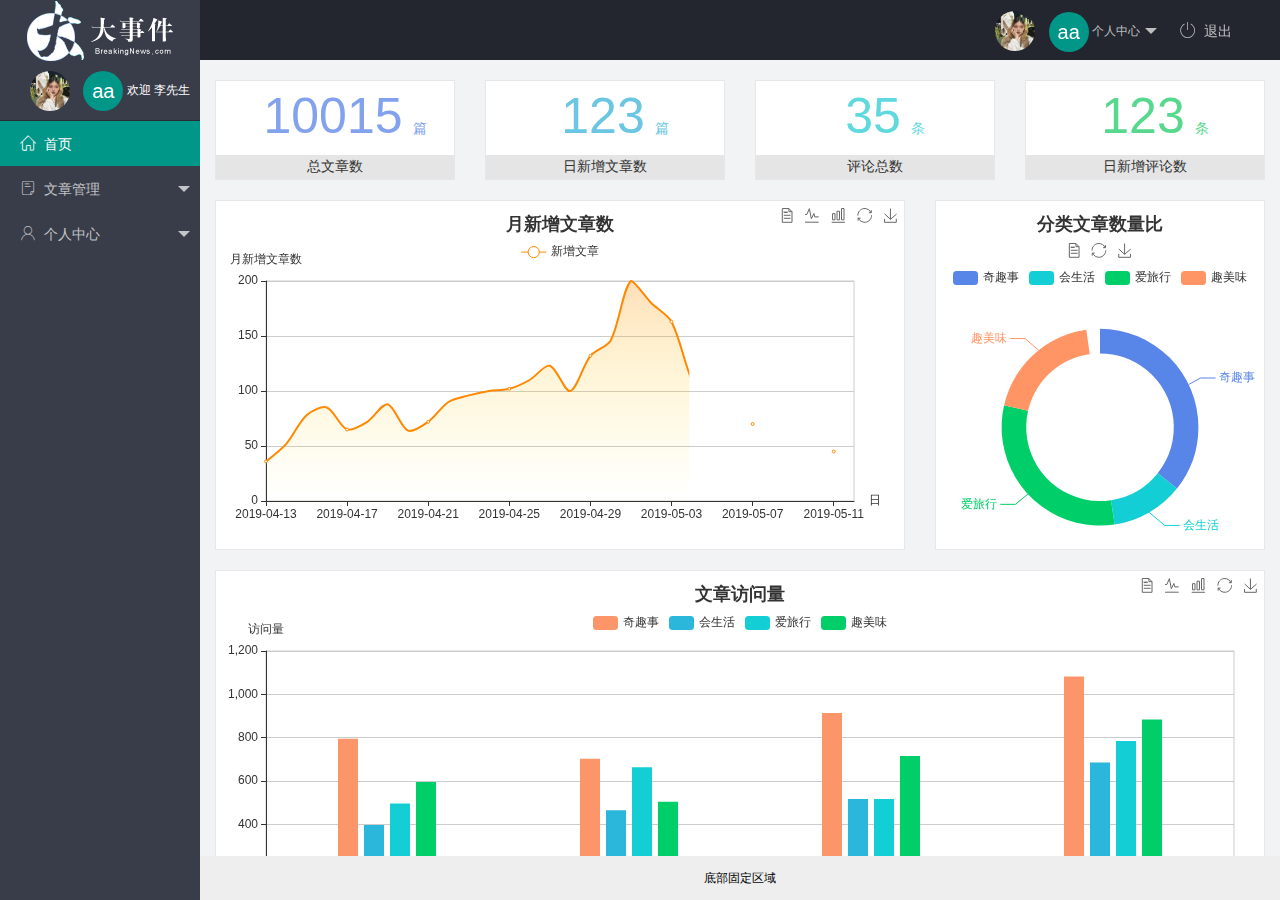
==== commit 34472f39: "完成个人中心功能的开发" ====
--- a/index.html
+++ b/index.html
@@ -25,15 +25,14 @@
             <ul class="layui-nav layui-layout-right">
                 <li class="layui-nav-item layui-hide layui-show-md-inline-block">
                     <a href="javascript:;" class="userinfo">
-                        <img src="tva1.sinaimg.cn/crop.0.0.118.118.180/5db11ff4gw1e77d3nqrv8j203b03cweg.jpg"
-                            class="layui-nav-img">
+                        <img src="/assets/images/dad.jpg" class="layui-nav-img">
                         <span class="text-avatar">aa</span>
                         个人中心
                     </a>
                     <dl class="layui-nav-child">
-                        <dd><a href="">基本资料</a></dd>
-                        <dd><a href="">更换头像</a></dd>
-                        <dd><a href="">重置密码</a></dd>
+                        <dd><a href="user/user_info.html" target="fm">基本资料</a></dd>
+                        <dd><a href="user/user_avata.html" target="fm">更换头像</a></dd>
+                        <dd><a href="user/user_pwd.html" target="fm">重置密码</a></dd>
                     </dl>
                 </li>
                 <li class="layui-nav-item" lay-header-event="menuRight" lay-unselect>
@@ -47,7 +46,7 @@
         <div class="layui-side layui-bg-black">
             <div class="layui-side-scroll">
                 <div class="userinfo">
-                    <img src="http://t.cn/RCzsdCq" class="layui-nav-img">
+                    <img src="/assets/images/dad.jpg" class="layui-nav-img">
                     <span class="text-avatar">aa</span>
                     <span id="welcome">欢迎 李先生</span>
                 </div>
@@ -68,9 +67,12 @@
                     <li class="layui-nav-item">
                         <a href="javascript:;"><span class="iconfont icon-user"></span>个人中心</a>
                         <dl class="layui-nav-child">
-                            <dd><a href="javascript:;"><i class="layui-icon layui-icon-app"></i>基本信息</a></dd>
-                            <dd><a href="javascript:;"><i class="layui-icon layui-icon-app"></i>更换头像</a></dd>
-                            <dd><a href="javascript:;"><i class="layui-icon layui-icon-app"></i>重置密码</a></dd>
+                            <dd><a href="user/user_info.html" target="fm"><i
+                                        class="layui-icon layui-icon-app"></i>基本信息</a></dd>
+                            <dd><a href="user/user_avata.html" target="fm"><i
+                                        class="layui-icon layui-icon-app"></i>更换头像</a></dd>
+                            <dd><a href="user/user_pwd.html" target="fm"><i
+                                        class="layui-icon layui-icon-app"></i>重置密码</a></dd>
                         </dl>
                     </li>
                 </ul>
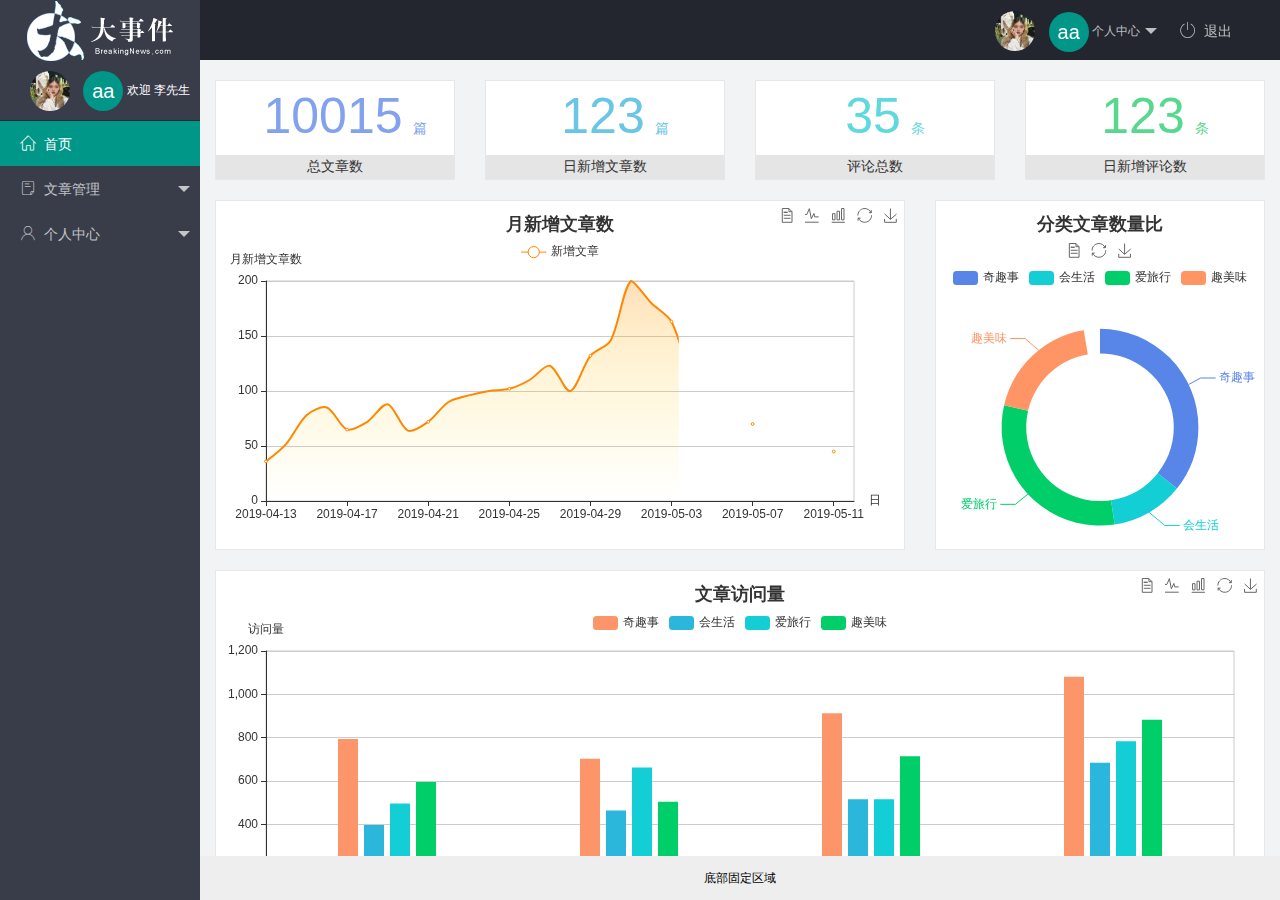
==== commit 86f7de59: "大事件完成" ====
--- a/index.html
+++ b/index.html
@@ -59,9 +59,10 @@
                     <li class="layui-nav-item">
                         <a class="" href="javascript:;"><span class="iconfont icon-16"></span>文章管理</a>
                         <dl class="layui-nav-child">
-                            <dd><a href="javascript:;"><i class="layui-icon layui-icon-app"></i>文章类别</a></dd>
-                            <dd><a href="javascript:;"><i class="layui-icon layui-icon-app"></i>文章列表</a></dd>
-                            <dd><a href="javascript:;"><i class="layui-icon layui-icon-app"></i>发布文章</a></dd>
+                            <dd><a href="/article/art_cate.html" target="fm"><i
+                                        class="layui-icon layui-icon-app"></i>文章类别</a></dd>
+                            <dd><a href="/article/art_list.html" target="fm"><i class="layui-icon layui-icon-app"></i>文章列表</a></dd>
+                            <dd><a href="/article/art_pub.html" target="fm"><i class="layui-icon layui-icon-app"></i>发布文章</a></dd>
                         </dl>
                     </li>
                     <li class="layui-nav-item">
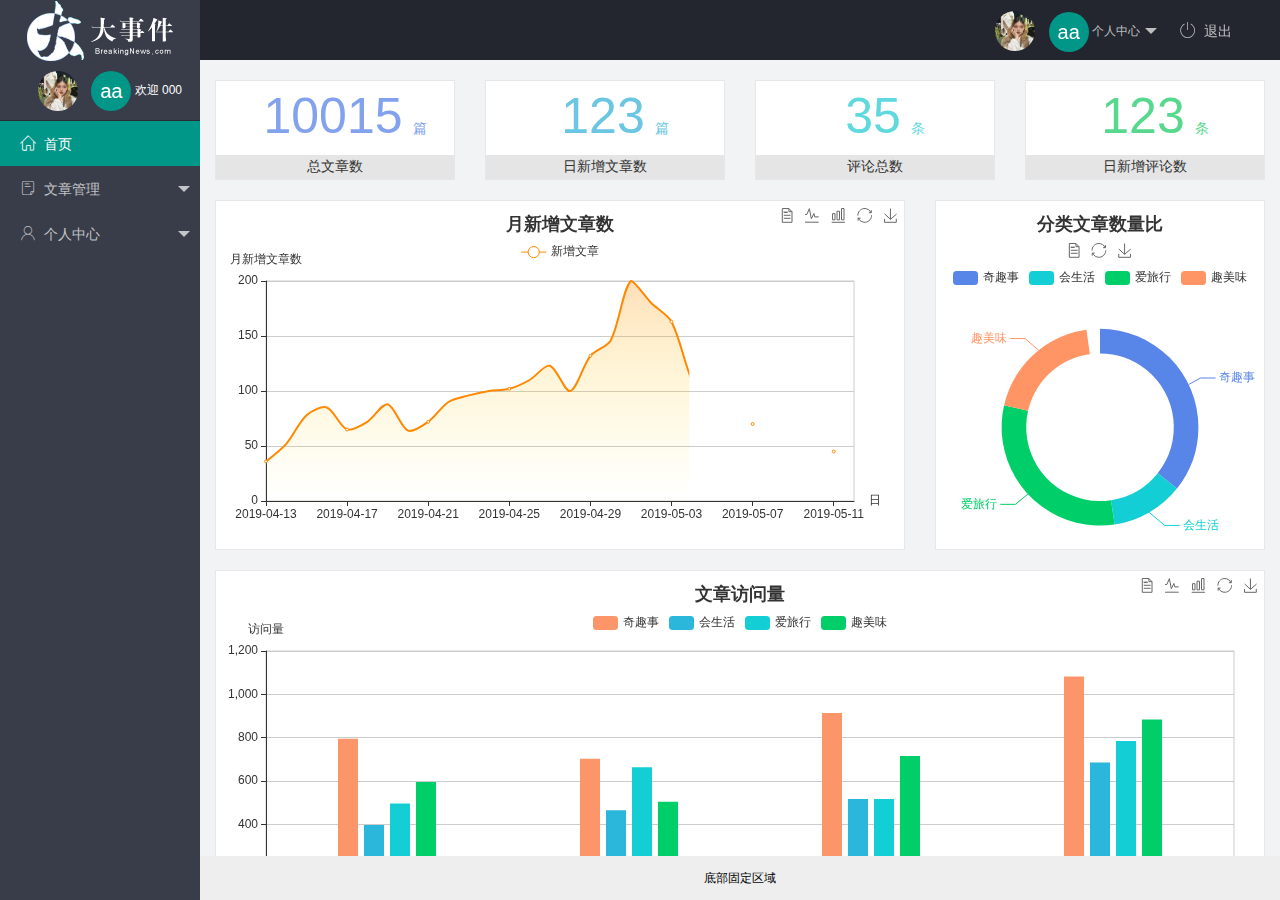
==== commit 2706e6c0: "大事件完成" ====
--- a/index.html
+++ b/index.html
@@ -48,7 +48,7 @@
                 <div class="userinfo">
                     <img src="/assets/images/dad.jpg" class="layui-nav-img">
                     <span class="text-avatar">aa</span>
-                    <span id="welcome">欢迎 李先生</span>
+                    <span id="welcome">欢迎 000</span>
                 </div>
                 <!-- 左侧导航区域（可配合layui已有的垂直导航） -->
                 <ul class="layui-nav layui-nav-tree " lay-shrink="all">
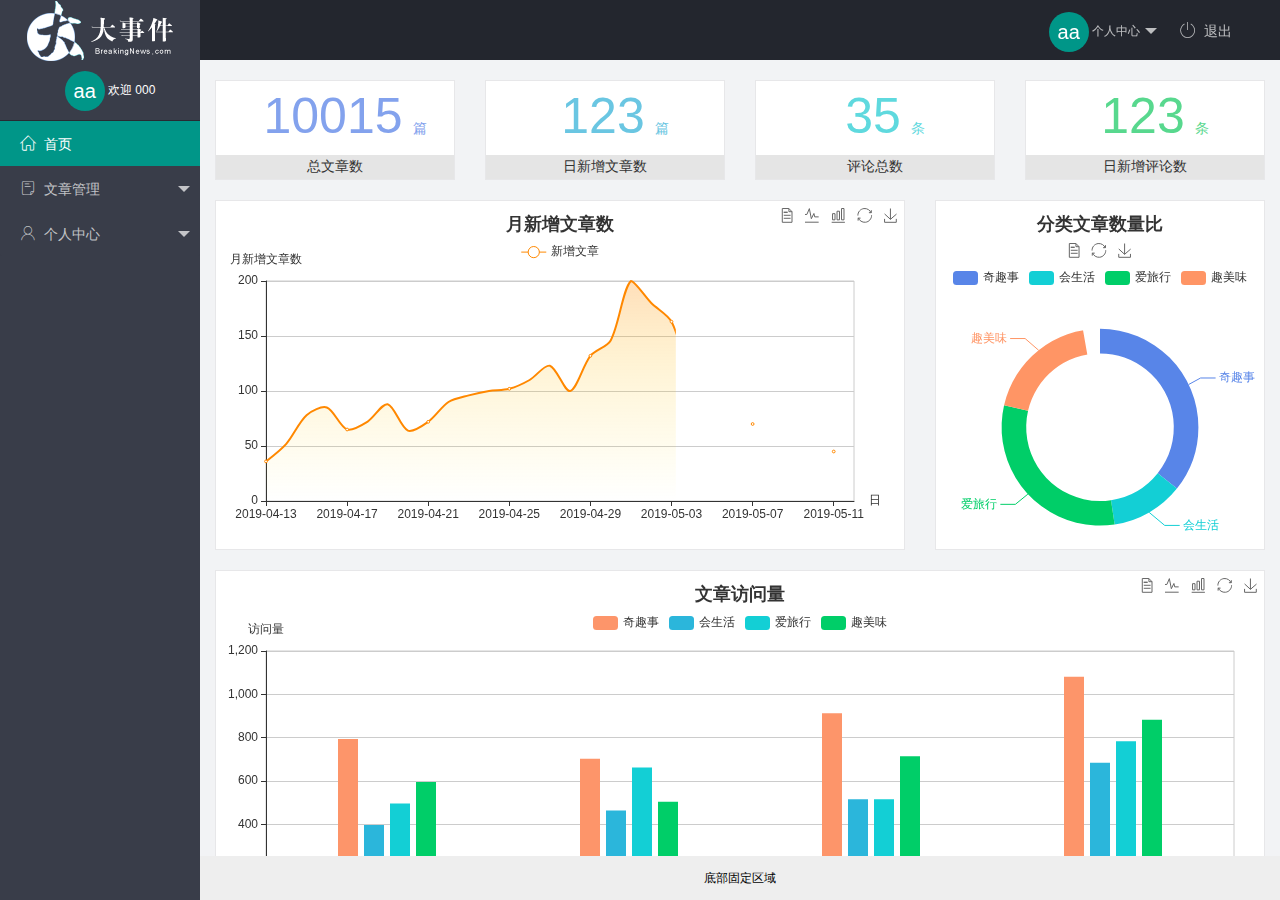
==== commit 659691d8: "大事件" ====
--- a/index.html
+++ b/index.html
@@ -25,7 +25,7 @@
             <ul class="layui-nav layui-layout-right">
                 <li class="layui-nav-item layui-hide layui-show-md-inline-block">
                     <a href="javascript:;" class="userinfo">
-                        <img src="/assets/images/dad.jpg" class="layui-nav-img">
+                        <img src="" class="layui-nav-img">
                         <span class="text-avatar">aa</span>
                         个人中心
                     </a>
@@ -46,7 +46,7 @@
         <div class="layui-side layui-bg-black">
             <div class="layui-side-scroll">
                 <div class="userinfo">
-                    <img src="/assets/images/dad.jpg" class="layui-nav-img">
+                    <img src="" class="layui-nav-img">
                     <span class="text-avatar">aa</span>
                     <span id="welcome">欢迎 000</span>
                 </div>
--- a/assets/css/index.css
+++ b/assets/css/index.css
@@ -17,6 +17,9 @@
 }
 a {
   transition: none !important;
+}
+.layui-nav-img {
+  display: none;
 }
 .userinfo {
   height: 60px;
